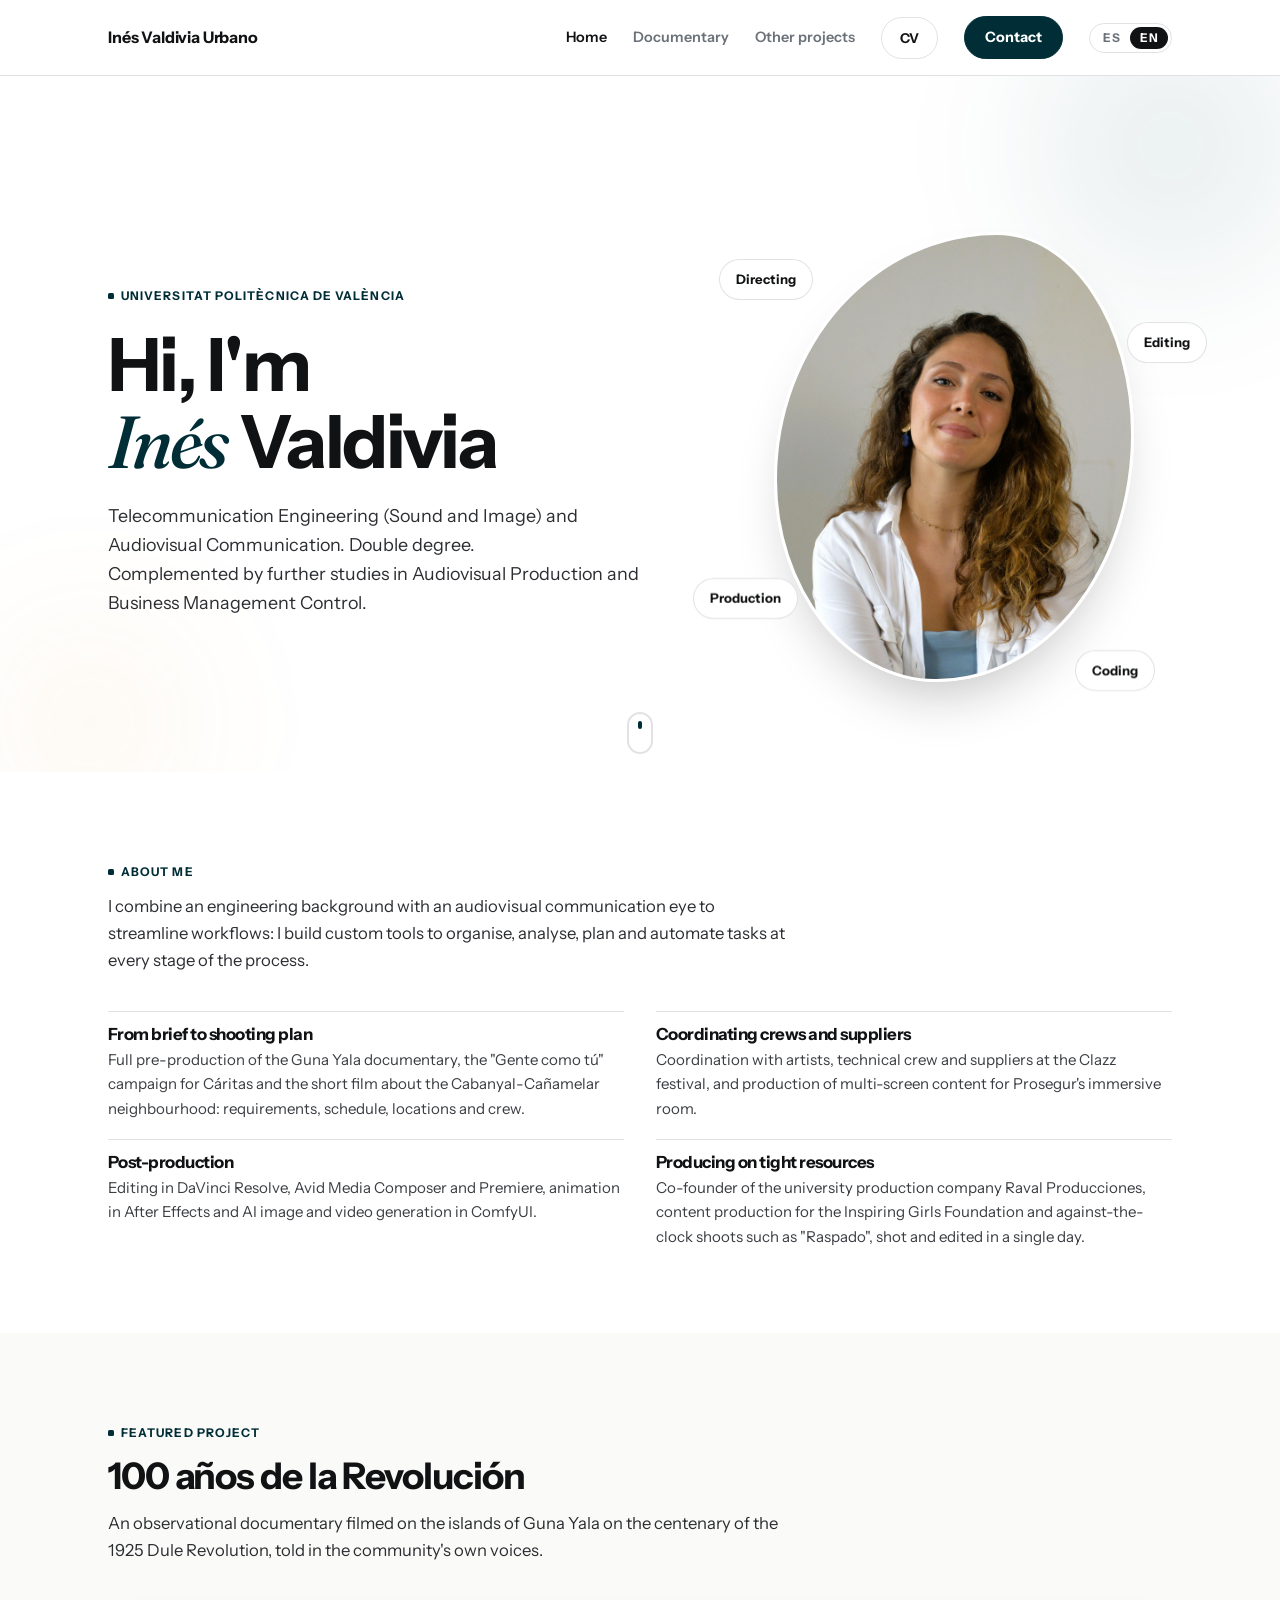
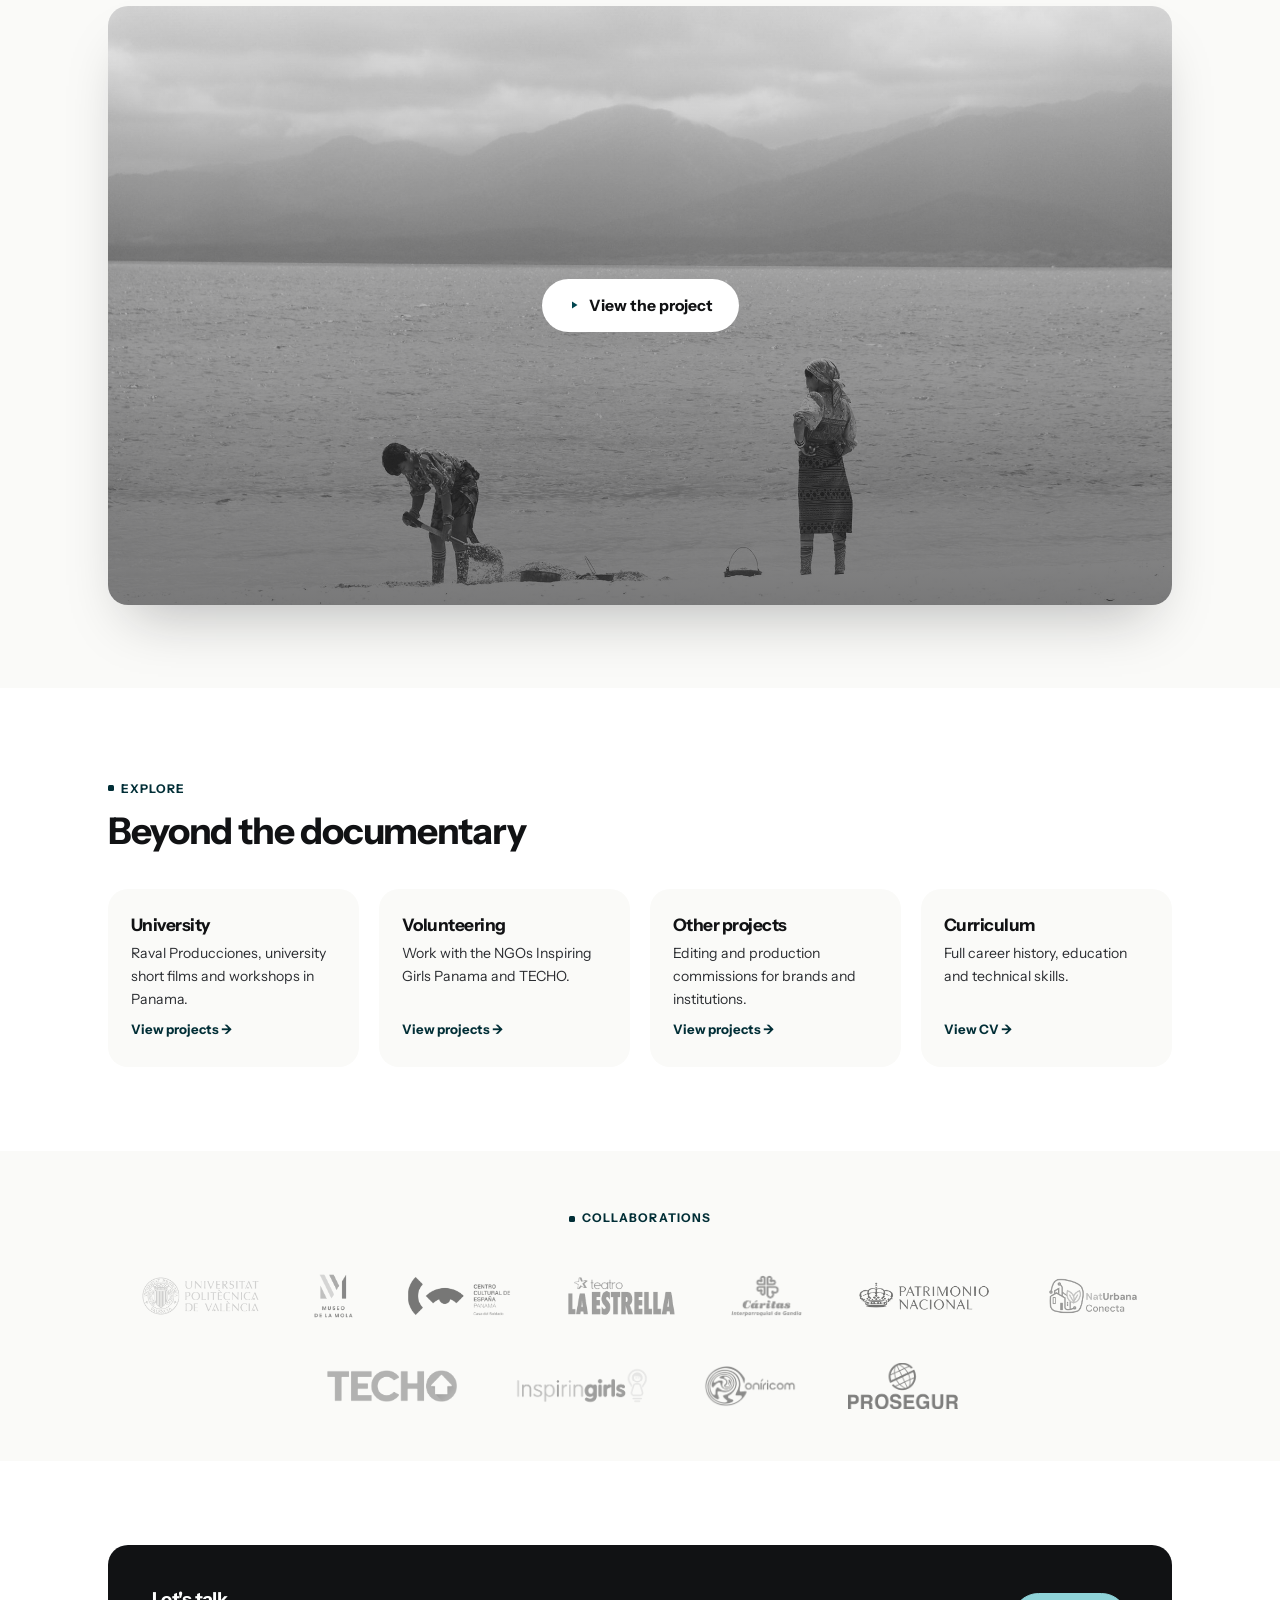
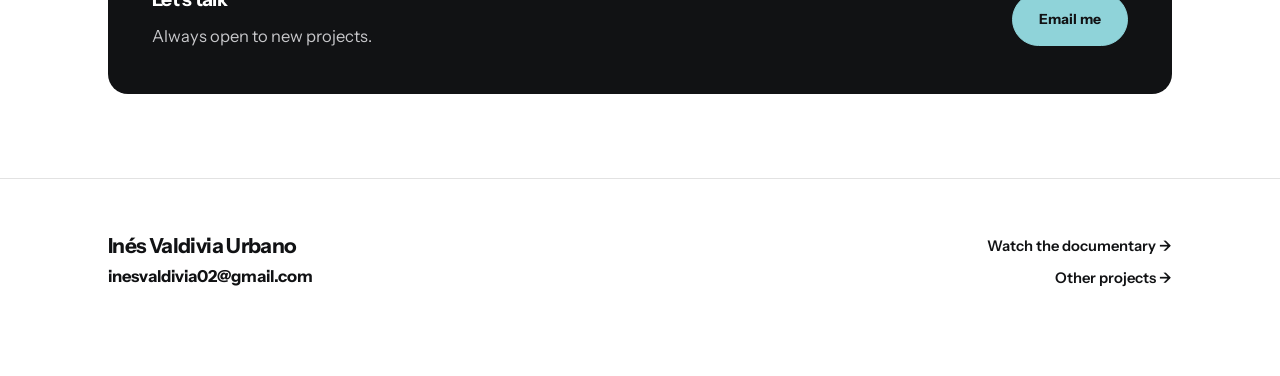
==== en/index.html @ 6942e6dc "Renombra la tarjeta Oníricom a Otros proyectos en el índice Co-Authored-By: Claude Opus 5.5 <noreply" ====
<!DOCTYPE html>
<html lang="en">
<head>
<meta charset="UTF-8">
<meta name="viewport" content="width=device-width, initial-scale=1.0">
<title>Inés Valdivia - Audiovisual production and editing</title>
<meta name="description" content="Inés Valdivia - audiovisual communication, directing, editing and production of documentaries and socially focused content.">
<link rel="preconnect" href="https://fonts.googleapis.com">
<link rel="preconnect" href="https://fonts.gstatic.com" crossorigin>
<link href="https://fonts.googleapis.com/css2?family=Instrument+Sans:ital,wght@0,400..700;1,400..700&family=Fraunces:ital,opsz,wght@0,9..144,400;0,9..144,500;0,9..144,600;1,9..144,500&display=swap" rel="stylesheet">
<link rel="stylesheet" href="../assets/style.css">
</head>
<body class="home">

<div class="cursor-dot" aria-hidden="true"></div>
<div class="cursor-ring" aria-hidden="true"></div>
<div class="scroll-progress" aria-hidden="true"></div>

<nav class="site-nav">
  <div class="wrap">
    <a class="brand" href="index.html">Inés Valdivia Urbano</a>
    <div class="nav-links">
      <a href="index.html" class="current">Home</a>
      <a href="documental.html">Documentary</a>
      <a href="proyectos.html">Other projects</a>
      <a class="nav-cv" href="../cv-en.html">CV</a>
      <a class="cta" href="mailto:inesvaldivia02@gmail.com">Contact</a>
      <span class="lang-switch" aria-label="Language"><a href="../index.html" hreflang="es" lang="es">ES</a><a class="active" href="index.html" hreflang="en" aria-current="true">EN</a></span>
    </div>
  </div>
</nav>

<header class="hero-personal">
  <div class="blob blob-a" aria-hidden="true"></div>
  <div class="blob blob-b" aria-hidden="true"></div>
  <div class="wrap hero-personal-grid">
    <div class="hero-copy">
      <span class="eyebrow">Universitat Politècnica de València</span>
      <h1 class="kinetic">
        <span class="kinetic-line"><span class="kinetic-word">Hi,</span> <span class="kinetic-word">I'm</span></span>
        <span class="kinetic-line"><span class="kinetic-word accent-word">Inés</span> <span class="kinetic-word">Valdivia</span></span>
      </h1>
      <p class="hero-personal-lede">Telecommunication Engineering (Sound and Image) and Audiovisual Communication. Double degree.<br>Complemented by further studies in Audiovisual Production and Business Management Control.</p>
    </div>

    <div class="hero-photo-wrap">
      <div class="hero-photo-blob">
        <img src="../assets/ines-portrait.jpg" alt="Portrait of Inés Valdivia">
      </div>
      <span class="floating-tag tag-1 magnetic">Directing</span>
      <span class="floating-tag tag-2 magnetic">Editing</span>
      <span class="floating-tag tag-3 magnetic">Production</span>
      <span class="floating-tag tag-4 magnetic">Coding</span>
    </div>
  </div>
  <a href="#about" class="scroll-cue" aria-label="Scroll to the next section">
    <span></span>
  </a>
</header>


<section id="about">
  <div class="wrap">
    <div class="section-head">
      <h2 class="kicker">About me</h2>
      <p class="prose-lead">I combine an engineering background with an audiovisual communication eye to streamline workflows: I build custom tools to organise, analyse, plan and automate tasks at every stage of the process.</p>
    </div>
    <ul class="fit-list">
      <li>
        <h3>From brief to shooting plan</h3>
        <p>Full pre-production of the Guna Yala documentary, the "Gente como tú" campaign for Cáritas and the short film about the Cabanyal-Cañamelar neighbourhood: requirements, schedule, locations and crew.</p>
      </li>
      <li>
        <h3>Coordinating crews and suppliers</h3>
        <p>Coordination with artists, technical crew and suppliers at the Clazz festival, and production of multi-screen content for Prosegur's immersive room.</p>
      </li>
      <li>
        <h3>Post-production</h3>
        <p>Editing in DaVinci Resolve, Avid Media Composer and Premiere, animation in After Effects and AI image and video generation in ComfyUI.</p>
      </li>
      <li>
        <h3>Producing on tight resources</h3>
        <p>Co-founder of the university production company Raval Producciones, content production for the Inspiring Girls Foundation and against-the-clock shoots such as "Raspado", shot and edited in a single day.</p>
      </li>
    </ul>
  </div>
</section>

<section class="alt" id="featured">
  <div class="wrap">
    <div class="section-head">
      <span class="kicker">Featured project</span>
      <h2>100 años de la Revolución</h2>
      <p class="prose-lead">An observational documentary filmed on the islands of Guna Yala on the centenary of the 1925 Dule Revolution, told in the community's own voices.</p>
    </div>
    <div class="feature-project">
      <a class="video-link hero-link magnetic" href="documental.html" style="background-image:url('../assets/guna-hero.jpg');">
        <span class="play-overlay">
          <span class="play-chip"><svg viewBox="0 0 24 24"><path fill="currentColor" d="M8 5v14l11-7z"/></svg> View the project</span>
        </span>
      </a>
    </div>
  </div>
</section>

<section id="explore">
  <div class="wrap">
    <div class="section-head">
      <span class="kicker">Explore</span>
      <h2>Beyond the documentary</h2>
    </div>
    <div class="mini-grid">
      <a class="mini-card magnetic" href="proyectos.html#university">
        <h3>University</h3>
        <p>Raval Producciones, university short films and workshops in Panama.</p>
        <span class="mini-arrow">View projects →</span>
      </a>
      <a class="mini-card magnetic" href="proyectos.html#volunteering">
        <h3>Volunteering</h3>
        <p>Work with the NGOs Inspiring Girls Panama and TECHO.</p>
        <span class="mini-arrow">View projects →</span>
      </a>
      <a class="mini-card magnetic" href="proyectos.html#freelance">
        <h3>Other projects</h3>
        <p>Editing and production commissions for brands and institutions.</p>
        <span class="mini-arrow">View projects →</span>
      </a>
      <a class="mini-card magnetic" href="../cv-en.html">
        <h3>Curriculum</h3>
        <p>Full career history, education and technical skills.</p>
        <span class="mini-arrow">View CV →</span>
      </a>
    </div>
  </div>
</section>

<section class="tight logo-strip alt">
  <div class="wrap">
    <div class="section-head">
      <h2 class="kicker">Collaborations</h2>
    </div>
    <div class="logo-grid">
      <img src="../assets/logos/upv.png" alt="Universitat Politècnica de València">
      <img src="../assets/logos/museo-de-la-mola.png" alt="Museo de la Mola">
      <img src="../assets/logos/centro-cultural-espana-panama.png" alt="Centro Cultural de España en Panamá">
      <img src="../assets/logos/teatro-la-estrella.png" alt="Teatro La Estrella, Panamá">
      <img src="../assets/logos/caritas-gandia.png" alt="Cáritas Interparroquial de Gandía">
      <img src="../assets/logos/patrimonio-nacional.png" alt="Patrimonio Nacional">
      <img src="../assets/logos/naturbana-conecta.png" alt="NatUrbana Conecta">
      <img src="../assets/logos/techo.png" alt="TECHO">
      <img src="../assets/logos/inspiring-girls.png" alt="Inspiring Girls">
      <img src="../assets/logos/oniricom.png" alt="Oníricom">
      <img src="../assets/logos/prosegur.webp" alt="Prosegur">
    </div>
  </div>
</section>

<section>
  <div class="wrap">
    <div class="access-panel">
      <div>
        <h3>Let's talk</h3>
        <p>Always open to new projects.</p>
      </div>
      <a class="btn magnetic" href="mailto:inesvaldivia02@gmail.com">Email me</a>
    </div>
  </div>
</section>

<footer>
  <div class="wrap">
    <div class="contact">
      <h3>Inés Valdivia Urbano</h3>
      <p><a href="mailto:inesvaldivia02@gmail.com">inesvaldivia02@gmail.com</a></p>
    </div>
    <div class="foot-links">
      <a href="documental.html">Watch the documentary →</a>
      <a href="proyectos.html">Other projects →</a>
    </div>
  </div>
</footer>

<script src="../assets/script.js"></script>
</body>
</html>
---- assets/style.css ----
/* ---------- Tokens ---------- */
:root{
  --bg: #ffffff;
  --paper: #fafaf8;
  --ink: #111214;
  --ink-soft: #6b7178;
  --accent: #01454f;
  --accent-dark: #012e36;
  --accent-darker: #011c21;
  --accent-blue: #3f8d94;
  --accent-sand: #e8a23d;
  --line: rgba(17,18,20,0.12);
  --line-soft: rgba(17,18,20,0.08);
  --shadow: 0 20px 40px -26px rgba(17,18,20,0.22);
  --shadow-lift: 0 30px 56px -22px rgba(17,18,20,0.28);
  --radius-lg: 20px;
  --radius-md: 14px;
  --ease: cubic-bezier(0.22, 1, 0.36, 1);
  --font: 'Instrument Sans', system-ui, -apple-system, 'Segoe UI', sans-serif;
  --font-serif: 'Fraunces', Georgia, serif;
}

*{ box-sizing: border-box; }
html{ scroll-behavior: smooth; }

body{
  margin:0;
  background: var(--bg);
  color: var(--ink);
  font-family: var(--font);
  font-size: 16.5px;
  line-height: 1.62;
  font-weight: 400;
  -webkit-font-smoothing: antialiased;
  text-rendering: optimizeLegibility;
}

h1,h2,h3{
  font-family: var(--font);
  font-weight: 700;
  letter-spacing: -0.03em;
  line-height: 1.05;
  color: var(--ink);
  margin: 0 0 0.4em;
}

p{ margin: 0 0 1em; color: #2b2d31; }

body.documental p, body.proyectos p{ text-align: justify; text-justify: inter-word; hyphens: manual; }
#sobre-mi .prose-lead, #explora .mini-card p{ text-align: justify; text-justify: inter-word; hyphens: manual; }

a{ color: var(--ink); text-decoration: none; transition: color 0.2s var(--ease), opacity 0.2s var(--ease); }
a:hover{ color: var(--accent-dark); }
a.ext-link:hover{ color: #8fd3d9; }

a:focus-visible, button:focus-visible{
  outline: 2px solid var(--accent);
  outline-offset: 3px;
  border-radius: 4px;
}

img{ max-width: 100%; display:block; }

@media (prefers-reduced-motion: reduce){
  *, *::before, *::after{
    animation-duration: 0.01ms !important;
    animation-iteration-count: 1 !important;
    transition-duration: 0.01ms !important;
    scroll-behavior: auto !important;
  }
}

.wrap{ max-width: 1120px; margin: 0 auto; padding: 0 28px; }

/* ---------- Eyebrow / kicker (shared with cv.html) ---------- */
.eyebrow, .kicker{
  display:inline-flex; align-items:center; gap:7px;
  font-size: 12px; font-weight: 700; letter-spacing: 0.09em; text-transform: uppercase;
  color: var(--accent-dark); margin: 0 0 14px;
}
.eyebrow::before, .kicker::before{
  content:""; width:6px; height:6px; background: var(--accent-dark); border-radius:1.5px; flex:none;
}

/* ---------- Buttons ---------- */
.btn{
  display:inline-flex; align-items:center; gap:8px;
  font-family: var(--font); font-size: 14px; font-weight: 700;
  border-radius: 999px; padding: 14px 26px; cursor:pointer;
  border: 1px solid var(--ink); background: var(--ink); color: #fff;
  text-decoration:none; white-space:nowrap;
  transition: background 0.2s var(--ease), color 0.2s var(--ease), transform 0.2s var(--ease), border-color 0.2s var(--ease);
}
.btn:hover{ background: var(--accent-dark); border-color: var(--accent-dark); color:#fff; transform: translateY(-2px); }
.btn:active{ transform: translateY(0) scale(0.98); }
.btn.btn-accent{ background: var(--accent-dark); border-color: var(--accent-dark); }
.btn.btn-accent:hover{ background: var(--accent-darker); border-color: var(--accent-darker); }
.btn.btn-outline{ background: transparent; color: var(--ink); border-color: var(--line); }
.btn.btn-outline:hover{ background: var(--ink); border-color: var(--ink); color:#fff; }

/* ---------- Chips ---------- */
.chip{
  display:inline-flex; align-items:center;
  font-size: 11.5px; font-weight: 700; letter-spacing:0.04em;
  color: var(--ink-soft); border: 1px solid var(--line); border-radius: 999px;
  padding: 5px 12px; background: var(--paper);
}
.chip.chip-accent{ border-color: var(--accent-dark); color: var(--accent-dark); background:#e6f1f2; }
.chip .now-dot{ margin-right: 6px; }

/* ---------- Nav ---------- */
.site-nav{
  position: sticky; top:0; z-index: 50;
  background: rgba(255,255,255,0.92);
  backdrop-filter: blur(8px);
  border-bottom: 1px solid var(--line);
}
.site-nav .wrap{
  display:flex; align-items:center; justify-content:space-between;
  flex-wrap: wrap; gap: 10px 0;
  padding: 16px 28px;
}
.brand{
  font-size: 1rem; font-weight: 700; color: var(--ink);
  text-decoration:none; letter-spacing: -0.01em;
}
.brand:hover{ color: var(--accent-dark); }
.nav-links{ display:flex; gap: 26px; align-items:center; font-size: 0.9rem; font-weight:600; }
.nav-links a{ color: var(--ink-soft); }
.nav-links a:hover{ color: var(--ink); }
.nav-links a.current{ color: var(--ink); }
.nav-links a.current::after{ content:""; }
.nav-links a.nav-cv{
  color: var(--ink); border:1px solid var(--line); border-radius: 999px;
  padding: 9px 18px; font-size:0.85rem; font-weight:700;
  transition: border-color 0.2s var(--ease), color 0.2s var(--ease), background 0.2s var(--ease);
}
.nav-links a.nav-cv:hover{
  border-color: var(--ink); background: var(--ink); color: #fff;
}
.nav-links a.cta{
  color: #fff; background: var(--accent-dark); border:1px solid var(--accent-dark); border-radius: 999px;
  padding: 9px 20px; font-weight:700;
  transition: background 0.2s var(--ease), border-color 0.2s var(--ease), transform 0.2s var(--ease);
}
.nav-links a.cta:hover{ background: var(--accent-darker); border-color: var(--accent-darker); color:#fff; transform: translateY(-1px); }

/* ---------- Language switch (ES | EN) ---------- */
.lang-switch{
  display:inline-flex; border:1px solid var(--line); border-radius:999px; padding:3px;
  font-size:0.75rem; font-weight:700; letter-spacing:0.04em;
}
.nav-links .lang-switch a{ padding:5px 10px; border-radius:999px; color: var(--ink-soft); line-height:1; }
.nav-links .lang-switch a:hover{ color: var(--ink); }
.nav-links .lang-switch a.active{ background: var(--ink); color:#fff; }

/* ---------- Nav dropdown ---------- */
.nav-dropdown{ position:relative; }
.nav-dropdown > a{
  display:inline-flex; align-items:center; gap:5px;
}
.nav-dropdown .caret{ font-size:0.7em; position:relative; top:1px; }
.dropdown-menu{
  position:absolute; top:100%; left:50%; transform:translateX(-50%);
  padding-top:14px;
  display:none;
}
.dropdown-menu .dropdown-inner{
  background: #fff; border:1px solid var(--line); border-radius: 14px;
  box-shadow: var(--shadow-lift); padding:8px; min-width:180px;
  display:flex; flex-direction:column;
}
.dropdown-menu a{
  display:block; padding:10px 14px; border-radius:9px; font-size:0.88rem; font-weight:600;
  color: var(--ink-soft); white-space:nowrap;
}
.dropdown-menu a:hover{ background: var(--paper); color: var(--accent-dark); }
.nav-dropdown:hover .dropdown-menu,
.nav-dropdown:focus-within .dropdown-menu{ display:block; }

/* ---------- Hero (Guna documentary) ---------- */
.hero{
  position:relative; min-height: 90vh; display:flex; flex-direction:column; justify-content:space-between;
  background-size: cover; background-position: center;
  color:#fff;
}
.hero::after{
  content:""; position:absolute; inset:0;
  background: linear-gradient(180deg, rgba(10,10,11,0.82) 0%, rgba(10,10,11,0.3) 38%, rgba(10,10,11,0.14) 62%, rgba(10,10,11,0.6) 100%);
}
.hero .wrap{ position:relative; z-index:2; padding-top: 110px; padding-bottom: 0; }
.hero .wrap.hero-meta-bottom{
  padding-top:0; padding-bottom: 34px;
}
.hero .eyebrow{ color: #8fd3d9; opacity:0; animation: fade-up 0.7s var(--ease) 0.1s both; }
.hero .eyebrow::before{ background:#8fd3d9; }
.hero h1{ color:#fff; font-size: clamp(2.6rem, 6.4vw, 5.4rem); max-width: 15ch; margin-bottom:0.3em; opacity:0; animation: fade-up 0.75s var(--ease) 0.22s both; }
@media (min-width: 781px){
  .hero h1{ margin-bottom:0.34em; }
  .hero .eyebrow{ margin-bottom: 19px; }
  .hero .lede{ margin-top: 3px; }
}
.hero .lede{ color:#f1f1f2; max-width: 46ch; font-size: 1.12rem; font-weight:500; opacity:0; animation: fade-up 0.75s var(--ease) 0.36s both; }
.meta-row{
  margin-top: 26px; display:flex; gap: 20px; flex-wrap:wrap; align-items:center;
  font-size: 0.85rem; color:#f1f1f2; font-weight:600;
}
.meta-row span{ border-left: 2px solid rgba(255,255,255,0.4); padding-left: 10px; }
.meta-row span:first-child{ border-left:none; padding-left:0; }
.hero-actions{ margin-top:30px; display:flex; gap:14px; flex-wrap:wrap; }
.hero .btn.btn-outline{ border-color: rgba(255,255,255,0.55); color:#fff; }
.hero .btn.btn-outline:hover{ background:#fff; color:var(--ink); border-color:#fff; }

/* ---------- Sections ---------- */
section{ padding: 84px 0; scroll-margin-top: 84px; }
section.tight{ padding: 52px 0; }
#sobre-mi{ padding-top: 20px; padding-bottom: 40px; }
#destacado{ padding-top: 40px; padding-bottom: 60px; }
.section-head{ max-width: 62ch; margin-bottom: 38px; }
.section-head h2{ font-size: clamp(1.7rem, 3vw, 2.3rem); }
.section-head h2.kicker{ font-size: 12px; }

.prose{ max-width: 62ch; }
.prose p{ font-size: 1.04rem; color:#2b2d31; }

.alt{ background: var(--paper); }

/* ---------- Photo strip ---------- */
.photo-strip{ width:100%; line-height:0; }
.photo-strip img{
  width:100%; height:auto; max-height:80vh;
  object-fit:contain; display:block;
}

/* ---------- Editorial mosaic gallery ---------- */
.gallery{
  display:grid; grid-template-columns: repeat(4, 1fr); grid-auto-rows: 190px; gap: 12px;
  grid-auto-flow: dense;
}
.gallery img{
  width:100%; height:100%; object-fit: cover; border-radius: var(--radius-md);
  transition: transform 0.45s var(--ease);
}
.gallery figure{ margin:0; overflow:hidden; border-radius: var(--radius-md); }
.gallery figure:hover img{ transform: scale(1.04); }
.gallery figure:nth-child(1){ grid-column: span 2; grid-row: span 2; }
.gallery figure:nth-child(6){ grid-column: span 2; }

.mosaic{
  display:grid; grid-template-columns: repeat(4, 1fr); grid-auto-rows: 160px; gap: 10px;
  grid-auto-flow: dense;
}
.mosaic figure{ margin:0; overflow:hidden; border-radius: var(--radius-md); }
.mosaic img{
  width:100%; height:100%; object-fit:cover; display:block;
  transition: transform 0.45s var(--ease);
}
.mosaic figure:hover img{ transform: scale(1.04); }
.mosaic figure:nth-child(1){ grid-column: span 2; grid-row: span 2; }
.mosaic figure:nth-child(6){ grid-column: span 2; }

/* ---------- Access / credit panel ---------- */
.access-panel{
  background: var(--ink); color: #f4f2ef; border-radius: var(--radius-lg);
  padding: 44px; display:flex; flex-wrap:wrap; gap: 24px; align-items:center; justify-content:space-between;
}
.access-panel h2, .access-panel h3{ color:#fff; margin-bottom: 14px; }
.access-panel p{ color: #c7c7ca; margin:0 0 10px; max-width: none; }
.access-panel p:last-child{ margin-bottom:0; }
.access-panel .btn{ background: #8fd3d9; border-color: #8fd3d9; color: var(--ink); }
.access-panel .btn:hover{ background:#fff; color:var(--ink); border-color:#fff; }
.access-cta{ display:flex; align-items:center; flex-wrap:wrap; gap:18px; margin-top:12px; }
.access-cta span{ color:#f4f2ef; font-weight:600; }
.access-body{ flex: 1 1 100%; }

/* ---------- Experience timeline ---------- */
.timeline{ display:flex; flex-direction:column; }
.entry{
  display:flex; justify-content:space-between; align-items:flex-start; gap:24px;
  padding: 22px 0; border-bottom:1px solid var(--line-soft);
}
.entry:first-child{ padding-top:0; }
.entry:last-child{ border-bottom:none; }
.entry .what{ min-width:0; }
.entry .role{ font-size:1.05rem; font-weight:700; margin:0 0 3px; color:var(--ink); }
.entry .org{ font-size:0.92rem; color: var(--ink-soft); margin:0 0 6px; font-weight:500; }
.entry .desc{ font-size:0.92rem; color:#3a3d42; margin:0; max-width:56ch; }
.entry ul.bullets{ margin:8px 0 0; padding-left:18px; }
.entry ul.bullets li{ font-size:0.92rem; line-height:1.55; color:#3a3d42; margin-bottom:4px; }
.entry .when{
  font-size:0.82rem; color: var(--ink-soft); white-space:nowrap; text-align:right;
  padding-top:3px; flex-shrink:0; font-weight:600;
}

/* ---------- Cards / projects ---------- */
.card-grid{ display:grid; grid-template-columns: repeat(2, 1fr); gap: 24px; }
.card{
  background: #fff; border:1px solid var(--line-soft); border-radius: var(--radius-lg);
  padding: 24px; box-shadow:none;
  display:flex; flex-direction:column; gap: 16px;
  transition: transform 0.3s var(--ease), box-shadow 0.3s var(--ease), border-color 0.3s var(--ease);
}
.card > .video-link, .card > .card-logo, .card > .pending{ margin-top: auto; }
.card:hover{
  transform: translateY(-5px);
  box-shadow: var(--shadow-lift);
  border-color: var(--line);
}
.card:active{ transform: translateY(-2px); }
.card h3{ font-size: 1.25rem; margin-bottom:2px; }
.card .role{ font-size:0.86rem; color: var(--ink-soft); font-weight:600; }
.card .org-blurb{ font-size:0.84rem; font-style:italic; color: var(--ink-soft); margin-bottom:8px; }
.card p{ font-size: 0.96rem; margin-bottom: 4px;}
.card .chip{ align-self:flex-start; }

.card.card-feature{ grid-column: 1 / -1; }
.card-feature .feature-grid{ display:grid; grid-template-columns: 220px 1fr; gap:28px; align-items:start; }
.card-feature .feature-grid > div p{ margin-bottom: 14px; }
.card-feature .feature-grid.feature-grid-reverse{ grid-template-columns: 1fr 300px; align-items:center; }

.video-link{
  position:relative; display:block; width:100%; aspect-ratio: 16/9;
  border-radius: var(--radius-md); overflow:hidden; margin-top:4px;
  background:#111214 center/cover no-repeat; text-decoration:none;
}
.video-link .play-overlay{
  position:absolute; inset:0; display:flex; align-items:center; justify-content:center;
  background: linear-gradient(180deg, rgba(10,10,11,0.05) 0%, rgba(10,10,11,0.55) 100%);
  transition: background 0.2s var(--ease);
}
.video-link:hover .play-overlay{
  background: linear-gradient(180deg, rgba(10,10,11,0.12) 0%, rgba(10,10,11,0.68) 100%);
}
.video-link .play-chip{
  display:inline-flex; align-items:center; gap:9px;
  background: #fff; color: var(--ink); font-weight:700; font-size:0.86rem;
  padding: 11px 20px; border-radius:999px; box-shadow: var(--shadow);
  transition: transform 0.25s var(--ease);
}
.video-link:hover .play-chip{ transform: scale(1.045); }
.video-link .play-chip svg{ width:12px; height:12px; flex:none; color:var(--accent); }
.video-link.hero-link{ border-radius: var(--radius-lg); box-shadow: var(--shadow-lift); }
.video-link.hero-link .play-chip{ font-size:0.98rem; padding:14px 26px; }

.poster-link{
  position:relative; display:block; width:100%; max-width:220px; aspect-ratio: 4/5;
  border-radius: var(--radius-md); overflow:hidden; margin:0 auto;
  background:#111214 center/cover no-repeat; text-decoration:none;
  box-shadow: var(--shadow);
  transition: transform 0.3s var(--ease), box-shadow 0.3s var(--ease);
}
.poster-link:hover{ transform: translateY(-4px); box-shadow: var(--shadow-lift); }
.poster-link .poster-overlay{
  position:absolute; inset:0; display:flex; align-items:flex-end; justify-content:center; padding-bottom:16px;
  background: linear-gradient(180deg, rgba(10,10,11,0) 55%, rgba(10,10,11,0.82) 100%);
  opacity:0; transition: opacity 0.25s var(--ease);
}
.poster-link:hover .poster-overlay{ opacity:1; }
.poster-link .poster-chip{
  display:inline-flex; align-items:center; gap:7px;
  background: #fff; color: var(--ink); font-weight:700; font-size:0.78rem;
  padding: 9px 16px; border-radius:999px;
}

.pending{
  border: 1px dashed var(--line); border-radius: var(--radius-md); padding: 20px;
  margin-top:6px; font-size:0.9rem; color: var(--ink-soft); background: var(--paper);
  text-align:center;
}

.card-logo{
  border: 1px dashed var(--line); border-radius: var(--radius-md);
  margin-top:6px; background: var(--paper);
  display:flex; flex-direction:column; align-items:center; justify-content:center; gap:10px;
  min-height: 110px; padding: 20px;
}
.card-logo img{ max-height: 60px; max-width: 72%; width:auto; object-fit:contain; }
.card-logo .private-tag{
  font-size:0.72rem; font-weight:700; letter-spacing:0.04em; text-transform:uppercase;
  color: var(--ink-soft);
}

.subgroup-intro{ max-width: 62ch; margin-bottom: 22px; }
.subgroup-intro p{ font-size:0.98rem; }

/* ---------- Logo strip ---------- */
.logo-strip{ padding: 20px 0 66px; }
.logo-strip .section-head{ text-align:center; margin: 0 auto 34px; max-width:none; }
.logo-strip .kicker{ display:inline-flex; }
.logo-grid{
  display:flex; flex-wrap:wrap; align-items:center; justify-content:center;
  gap: 44px 50px;
}
.logo-grid img{
  max-height: 46px; max-width: 140px; width:auto; height:auto; object-fit:contain;
  opacity:0.55; filter: grayscale(100%);
  transition: opacity 0.25s var(--ease), filter 0.25s var(--ease), transform 0.25s var(--ease);
}
.logo-grid img:hover{ opacity:1; filter:none; transform: translateY(-2px); }

/* ---------- Scroll reveal ---------- */
.reveal{
  opacity: 0;
  transform: translateY(22px);
  transition: opacity 0.6s var(--ease), transform 0.6s var(--ease);
}
.reveal.in-view{ opacity: 1; transform: none; }

/* ---------- Lightbox carousel ---------- */
.gallery figure.zoomable, .mosaic figure.zoomable{ cursor: zoom-in; }
.lightbox{
  position:fixed; inset:0; z-index:300;
  display:flex; align-items:center; justify-content:center;
  background: rgba(10,10,11,0.94);
  opacity:0; visibility:hidden;
  transition: opacity 0.25s var(--ease), visibility 0.25s var(--ease);
}
.lightbox.is-open{ opacity:1; visibility:visible; }
.lightbox-img{
  max-width:88vw; max-height:82vh; border-radius:10px;
  box-shadow: var(--shadow-lift); display:block;
}
.lightbox-close{
  position:absolute; top:20px; right:24px;
  background:none; border:none; color:#fff; font-size:2.1rem; line-height:1;
  cursor:pointer; opacity:0.85; transition: opacity 0.2s var(--ease);
}
.lightbox-close:hover{ opacity:1; }
.lightbox-prev, .lightbox-next{
  position:absolute; top:50%; transform:translateY(-50%);
  background: rgba(255,255,255,0.12); border:none; color:#fff;
  width:48px; height:48px; border-radius:50%; font-size:1.2rem; cursor:pointer;
  display:flex; align-items:center; justify-content:center;
  transition: background 0.2s var(--ease), transform 0.2s var(--ease);
}
.lightbox-prev:hover, .lightbox-next:hover{ background: rgba(255,255,255,0.28); }
.lightbox-prev{ left:18px; }
.lightbox-next{ right:18px; }
.lightbox-counter{
  position:absolute; bottom:22px; left:50%; transform:translateX(-50%);
  color:#f1f1f2; font-size:0.85rem; font-weight:600; letter-spacing:0.02em;
}
@media (max-width:600px){
  .lightbox-prev, .lightbox-next{ width:40px; height:40px; font-size:1rem; }
  .lightbox-prev{ left:8px; } .lightbox-next{ right:8px; }
  .lightbox-close{ font-size:1.7rem; top:14px; right:14px; }
}
@media (prefers-reduced-motion: reduce){
  .lightbox{ transition: none; }
}

/* ---------- Footer ---------- */
footer{
  padding: 56px 0 70px; border-top:1px solid var(--line);
}
footer .wrap{ display:flex; flex-wrap:wrap; justify-content:space-between; gap:20px; align-items:flex-start; }
footer h3{ font-size:1.3rem; margin-bottom:6px; }
footer .contact a{ color: var(--ink); font-weight:700; }
footer .contact a:hover{ color: var(--accent-dark); }
footer .foot-links{ display:flex; flex-direction:column; gap:8px; align-items:flex-end; font-size:0.92rem; font-weight:600;}

@media (max-width: 900px){
  .card-feature .feature-grid,
  .card-feature .feature-grid.feature-grid-reverse{ grid-template-columns: 1fr; }
  .poster-link{ margin:0; max-width:180px; }
  .feature-grid-reverse .video-link{ max-width:none; }
}

/* =========================================================
   Fun & fluid additions — custom cursor, marquee, kinetic
   hero, blobs, stats, mini-cards (home hub)
   ========================================================= */

/* ---------- Custom cursor ---------- */
.cursor-dot, .cursor-ring{
  position: fixed; top:0; left:0; z-index: 200; pointer-events:none;
  border-radius: 50%; transform: translate(-50%,-50%);
  opacity: 0; transition: opacity 0.25s var(--ease), background 0.2s var(--ease), border-color 0.2s var(--ease);
}
.cursor-dot{ width:7px; height:7px; background: var(--accent-dark); }
.cursor-ring{
  width:64px; height:64px; border:1.5px solid rgba(17,18,20,0.35);
  transform: translate(-50%,-50%) scale(0.59375);
  transition: opacity 0.25s var(--ease), transform 0.2s var(--ease), border-color 0.2s var(--ease), background 0.2s var(--ease);
}
.cursor-dot.is-active, .cursor-ring.is-active{ opacity:1; }
.cursor-ring.is-hover{
  transform: translate(-50%,-50%) scale(1);
  background: rgba(1,69,79,0.08); border-color: var(--accent-dark);
}
@media (hover:none), (pointer:coarse){
  .cursor-dot, .cursor-ring{ display:none; }
}
@media (prefers-reduced-motion: reduce){
  .cursor-dot, .cursor-ring{ display:none; }
}

/* ---------- Scroll progress ---------- */
.scroll-progress{
  position: fixed; top:0; left:0; height:3px; width:100%;
  transform: scaleX(0); transform-origin: left;
  background: linear-gradient(90deg, var(--accent-dark), var(--accent-sand));
  z-index: 60; transition: transform 0.08s linear;
}

/* ---------- Marquee ticker ---------- */
.marquee{
  overflow:hidden; white-space:nowrap; border-top:1px solid var(--line); border-bottom:1px solid var(--line);
  background: var(--ink); padding: 16px 0;
}
.marquee-track{
  display:inline-flex; align-items:center; gap: 14px;
  animation: marquee-scroll 28s linear infinite;
  width:max-content;
}
.marquee-track span{
  font-family: var(--font-serif); font-style:italic; font-weight:500;
  font-size: 1.15rem; color: #f4f2ef;
}
.marquee-track span:nth-child(even){ color: var(--accent); font-style:normal; font-family:var(--font); font-weight:700; font-size:0.8rem; letter-spacing:0.04em; }
@keyframes marquee-scroll{
  from{ transform: translateX(0); }
  to{ transform: translateX(-50%); }
}
@media (prefers-reduced-motion: reduce){
  .marquee-track{ animation: none; }
}

/* ---------- Hero personal (home) ---------- */
.hero-personal{
  position:relative; overflow:hidden; padding-top: 96px;
}
.hero-personal-grid{
  display:grid; grid-template-columns: 1.15fr 0.85fr; gap: 40px; align-items:center;
  padding-top: 60px; padding-bottom: 30px; position:relative; z-index:2;
}
.hero-copy .eyebrow{ margin-bottom:20px; }
h1.kinetic{
  font-size: clamp(2.6rem, 6vw, 4.6rem); margin-bottom: 0.28em;
}
.kinetic-line{ display:block; overflow:hidden; }
.kinetic-word{
  display:inline-block;
  animation: kinetic-in 0.7s var(--ease) both;
}
.kinetic-word.accent-word{
  font-family: var(--font-serif); font-style:italic; font-weight:500; color: var(--accent-dark);
}
.kinetic-line:nth-child(1) .kinetic-word:nth-child(1){ animation-delay: 0.05s; }
.kinetic-line:nth-child(1) .kinetic-word:nth-child(2){ animation-delay: 0.14s; }
.kinetic-line:nth-child(2) .kinetic-word:nth-child(1){ animation-delay: 0.24s; }
.kinetic-line:nth-child(2) .kinetic-word:nth-child(2){ animation-delay: 0.34s; }
.kinetic-line:nth-child(2) .kinetic-word:nth-child(3){ animation-delay: 0.44s; }
@keyframes kinetic-in{
  from{ opacity:0; transform: translateY(60%) rotate(3deg); }
  to{ opacity:1; transform: translateY(0) rotate(0); }
}
.hero-personal-lede{
  font-size: 1.12rem; max-width: 46ch; color:#2b2d31;
  opacity:0; animation: fade-up 0.7s var(--ease) 0.5s both;
}
.hero-personal .hero-actions{
  opacity:0; animation: fade-up 0.7s var(--ease) 0.62s both;
}
.now-line{
  display:flex; align-items:center; gap:9px; margin: 26px 0 0;
  font-size:0.85rem; color: var(--ink-soft); font-weight:600;
  opacity:0; animation: fade-up 0.7s var(--ease) 0.74s both;
}
.now-dot{
  width:8px; height:8px; border-radius:50%; background: #2fae5b; flex:none;
  box-shadow: 0 0 0 0 rgba(47,174,91,0.5);
  animation: pulse-dot 2s ease-in-out infinite;
}
@keyframes pulse-dot{
  0%{ box-shadow: 0 0 0 0 rgba(47,174,91,0.45); }
  70%{ box-shadow: 0 0 0 8px rgba(47,174,91,0); }
  100%{ box-shadow: 0 0 0 0 rgba(47,174,91,0); }
}
@keyframes fade-up{
  from{ opacity:0; transform: translateY(16px); }
  to{ opacity:1; transform: translateY(0); }
}

.blob{
  position:absolute; border-radius:50%; filter: blur(60px); z-index:1; opacity:0.5;
  animation: blob-float 14s ease-in-out infinite;
}
.blob-a{ width:420px; height:420px; background: radial-gradient(circle, rgba(1,69,79,0.22), transparent 70%); top:-140px; right:-100px; }
.blob-b{ width:340px; height:340px; background: radial-gradient(circle, rgba(232,162,61,0.16), transparent 70%); bottom:-120px; left:-80px; animation-delay: -6s; }
@keyframes blob-float{
  0%, 100%{ transform: translate(0,0) scale(1); }
  50%{ transform: translate(-18px, 22px) scale(1.06); }
}

.hero-photo-wrap{ position:relative; display:flex; justify-content:center; }
.hero-photo-blob{
  width: min(360px, 82vw); aspect-ratio: 4/5; overflow:hidden; position:relative;
  border-radius: 62% 38% 55% 45% / 55% 45% 55% 45%;
  animation: blob-morph 10s var(--ease) infinite;
  box-shadow: var(--shadow-lift);
  border: 3px solid #fff;
}
.hero-photo-blob img{ width:100%; height:100%; object-fit:cover; }
@keyframes blob-morph{
  0%, 100%{ border-radius: 62% 38% 55% 45% / 55% 45% 55% 45%; }
  33%{ border-radius: 45% 55% 40% 60% / 60% 40% 60% 40%; }
  66%{ border-radius: 55% 45% 62% 38% / 42% 58% 42% 58%; }
}
.floating-tag{
  position:absolute; background:#fff; border:1px solid var(--line); box-shadow: var(--shadow);
  border-radius: 999px; padding: 9px 16px; font-size:0.82rem; font-weight:700; color: var(--ink);
  animation: tag-float 5s ease-in-out infinite;
  white-space:nowrap;
}
.tag-1{ top: 6%; left: -4%; animation-delay: 0s; }
.tag-2{ top: 20%; right: -8%; animation-delay: -1.4s; }
.tag-3{ bottom: 14%; left: -10%; animation-delay: -2.8s; }
.tag-4{ bottom: -2%; right: 4%; animation-delay: -4s; }
@keyframes tag-float{
  0%, 100%{ transform: translateY(0); }
  50%{ transform: translateY(-10px); }
}

.scroll-cue{
  position:relative; z-index:2; display:flex; justify-content:center; padding-bottom: 18px;
}
.scroll-cue span{
  width:26px; height:42px; border:2px solid var(--line); border-radius: 999px; position:relative; display:block;
}
.scroll-cue span::before{
  content:""; position:absolute; top:7px; left:50%; width:4px; height:8px; margin-left:-2px;
  background: var(--accent-dark); border-radius:2px;
  animation: scroll-cue-move 1.8s ease-in-out infinite;
}
@keyframes scroll-cue-move{
  0%{ opacity:1; transform: translateY(0); }
  70%{ opacity:0; transform: translateY(14px); }
  100%{ opacity:0; transform: translateY(0); }
}

/* ---------- Floating skill tags (home, Sobre mí) — arranged in a circle ---------- */
.floating-tags{
  position:relative; width:760px; height:250px; max-width:100%;
  margin: 30px auto 10px;
}
.floating-tags .chip-slot{
  position:absolute; top:50%; left:50%;
  transform: translate(-50%,-50%) translate(var(--x), var(--y));
}
.floating-tags .float-chip{
  display:inline-flex; align-items:center; white-space:nowrap;
  font-size:0.85rem; font-weight:700; color:var(--ink);
  border:1px solid var(--line); border-radius:999px; padding:9px 16px;
  background:#fff; box-shadow: var(--shadow);
  animation: chip-float 4.8s ease-in-out infinite;
  transition: transform 0.25s var(--ease), border-color 0.25s var(--ease), box-shadow 0.25s var(--ease);
}
.floating-tags .chip-slot:nth-child(even) .float-chip{ animation-direction: reverse; }
.floating-tags .float-chip:hover{
  box-shadow: var(--shadow-lift); animation-play-state: paused;
}
@keyframes chip-float{
  0%, 100%{ transform: translateY(0) rotate(0deg); }
  50%{ transform: translateY(-9px) rotate(-1deg); }
}
@media (prefers-reduced-motion: reduce){
  .floating-tags .float-chip{ animation: none; }
}
@media (max-width: 600px){
  .floating-tags{
    position:static; width:auto; height:auto; max-width:320px; margin: 20px auto 10px;
    display:flex; flex-wrap:wrap; justify-content:center; gap:9px 7px;
  }
  .floating-tags .chip-slot{ position:static; transform:none; }
  .floating-tags .float-chip{ font-size:0.72rem; padding:7px 12px; animation:none; }
}

/* ---------- About: fit list (home, Sobre mí) ---------- */
.fit-list{ display:grid; grid-template-columns:repeat(2, 1fr); gap:18px 32px; margin:0; padding:0; list-style:none; }
.fit-list li{ border-top:1px solid var(--line); padding-top:14px; }
.fit-list h3{ font-size:1.05rem; margin:0 0 4px; }
.fit-list p{ font-size:0.94rem; color:#3a3d42; margin:0; }
@media (max-width:700px){ .fit-list{ grid-template-columns:1fr; } }

/* ---------- About grid + stats ---------- */
.about-grid{ display:grid; gap: 48px; }
.prose-lead{ font-size:1.04rem; max-width:64ch; color:#2b2d31; margin-bottom:20px; }

.stats-row{
  display:grid; grid-template-columns: repeat(4, 1fr); gap: 24px;
  border-top:1px solid var(--line); padding-top: 34px;
}
.stat{ display:flex; flex-direction:column; }
.stat-num{
  font-family: var(--font-serif); font-size: clamp(2.4rem, 4vw, 3.4rem); font-weight:600;
  color: var(--ink); line-height:1;
}
.stat-suffix{
  font-family: var(--font-serif); font-size: clamp(1.6rem, 2.4vw, 2rem); color: var(--accent-dark); font-weight:600;
}
.stat p{ margin-top:8px; font-size:0.85rem; color: var(--ink-soft); max-width:22ch; }

/* ---------- Featured project (home) ---------- */
.feature-project{ display:flex; flex-direction:column; gap:18px; }
.feature-meta{ display:flex; flex-wrap:wrap; gap:10px; }

/* ---------- Mini card grid (explore) ---------- */
.mini-grid{ display:grid; grid-template-columns: repeat(4, 1fr); gap: 20px; }
.mini-card{
  display:flex; flex-direction:column; gap:8px;
  background: var(--paper); border:1px solid transparent; border-radius: var(--radius-lg);
  padding: 26px 22px; text-decoration:none; color:var(--ink);
  transition: transform 0.3s var(--ease), box-shadow 0.3s var(--ease), border-color 0.3s var(--ease), background 0.3s var(--ease);
}
.mini-card:hover{
  transform: translateY(-6px) rotate(-0.6deg); box-shadow: var(--shadow-lift);
  border-color: var(--accent-dark); background: #f4fafa; color: var(--ink);
}
.mini-card:active{ transform: translateY(-3px) rotate(-0.3deg); }
.mini-emoji{ font-size:1.7rem; }
.mini-card h3{ font-size:1.08rem; margin-bottom:0; }
.mini-card p{ font-size:0.88rem; margin-bottom:0; flex:1; }
.mini-arrow{ font-size:0.82rem; font-weight:700; color: var(--accent-dark); }

/* ---------- Magnetic buttons ---------- */
.magnetic{ will-change: transform; }

/* ---------- Activity links (e.g. Inspiring Girls card) ---------- */
.activity-links{ display:flex; flex-direction:column; gap:8px; margin: 4px 0 2px; }
.activity-link{
  display:inline-flex; align-items:center; gap:8px;
  font-size:0.86rem; font-weight:700; color: var(--ink);
  border:1px solid var(--line); border-radius:999px; padding:9px 16px;
  background: var(--paper); text-decoration:none; width:fit-content;
  transition: background 0.2s var(--ease), border-color 0.2s var(--ease), color 0.2s var(--ease), transform 0.2s var(--ease);
}
.activity-link:hover{
  background: var(--ink); border-color: var(--ink); color:#fff; transform: translateY(-2px);
}

@media (max-width: 980px){
  .hero-personal-grid{ grid-template-columns:1fr; padding-top:30px; }
  .hero-photo-wrap{ order:-1; margin-bottom: 10px; }
  .stats-row{ grid-template-columns: repeat(2,1fr); row-gap:28px; }
  .mini-grid{ grid-template-columns: repeat(2,1fr); }
}

@media (max-width: 780px){
  .gallery{ grid-template-columns: repeat(2,1fr); grid-auto-rows:160px; }
  .gallery figure:nth-child(1){ grid-column: span 2; grid-row: span 1; }
  .gallery figure:nth-child(6){ grid-column: span 1; }
  .gallery figure:nth-child(10){ grid-column: span 2; }
  .mosaic{ grid-template-columns: repeat(2,1fr); grid-auto-rows:150px; }
  .mosaic figure:nth-child(1){ grid-column: span 2; grid-row: span 1; }
  .mosaic figure:nth-child(6){ grid-column: span 2; }
  .card-grid{ grid-template-columns: 1fr; }
  .site-nav .wrap{ padding: 14px 20px; }
  .brand{ width:100%; }
  .nav-links{ width:100%; gap:8px 10px; font-size:0.82rem; flex-wrap:wrap; }
  .nav-links a.nav-cv{ padding: 7px 12px; font-size:0.78rem; }
  .nav-links a.cta{ padding: 7px 14px; margin-left:auto; }
  .dropdown-menu{ left:0; right:auto; transform:none; }
  .access-panel{ padding: 30px 22px; }
  .entry{ flex-direction:column; gap:4px; }
  .entry .when{ text-align:left; padding-top:0; }
  footer .wrap{ flex-direction:column; }
  footer .foot-links{ align-items:flex-start; }
  .logo-grid{ gap: 28px 32px; }
  .logo-grid img{ max-height: 34px; max-width: 104px; }
  .mini-grid{ grid-template-columns: 1fr; }
  .stats-row{ grid-template-columns: 1fr 1fr; }
  .floating-tag{ font-size:0.72rem; padding:7px 12px; }
  .tag-1{ left:-2%; }
  .tag-2{ right:-4%; }
  .tag-3{ left:-4%; }
  .tag-4{ right:0; }
  .marquee-track span{ font-size:0.95rem; }
}

/* ---------- Small phones: keep floating tags inside the viewport ---------- */
@media (max-width: 480px){
  .hero-personal{ padding-top: 76px; }
  .hero-photo-blob{ width: min(260px, 62vw); }
  .floating-tag{ font-size:0.7rem; padding:6px 9px; gap:5px; }
  .tag-1{ top:2%; left:4%; }
  .tag-2{ top:16%; right:4%; }
  .tag-3{ bottom:16%; left:4%; }
  .tag-4{ bottom:2%; right:4%; }
  h1.kinetic{ font-size: clamp(2.1rem, 9vw, 2.6rem); }
  .card-feature .poster-link{ max-width:150px; }
  .site-nav .wrap{ padding: 12px 16px; }
  .nav-links{ font-size:0.76rem; gap:6px 8px; }
  .nav-links a.nav-cv{ padding:6px 10px; font-size:0.72rem; }
  .nav-links a.cta{ padding:6px 12px; font-size:0.76rem; }
}
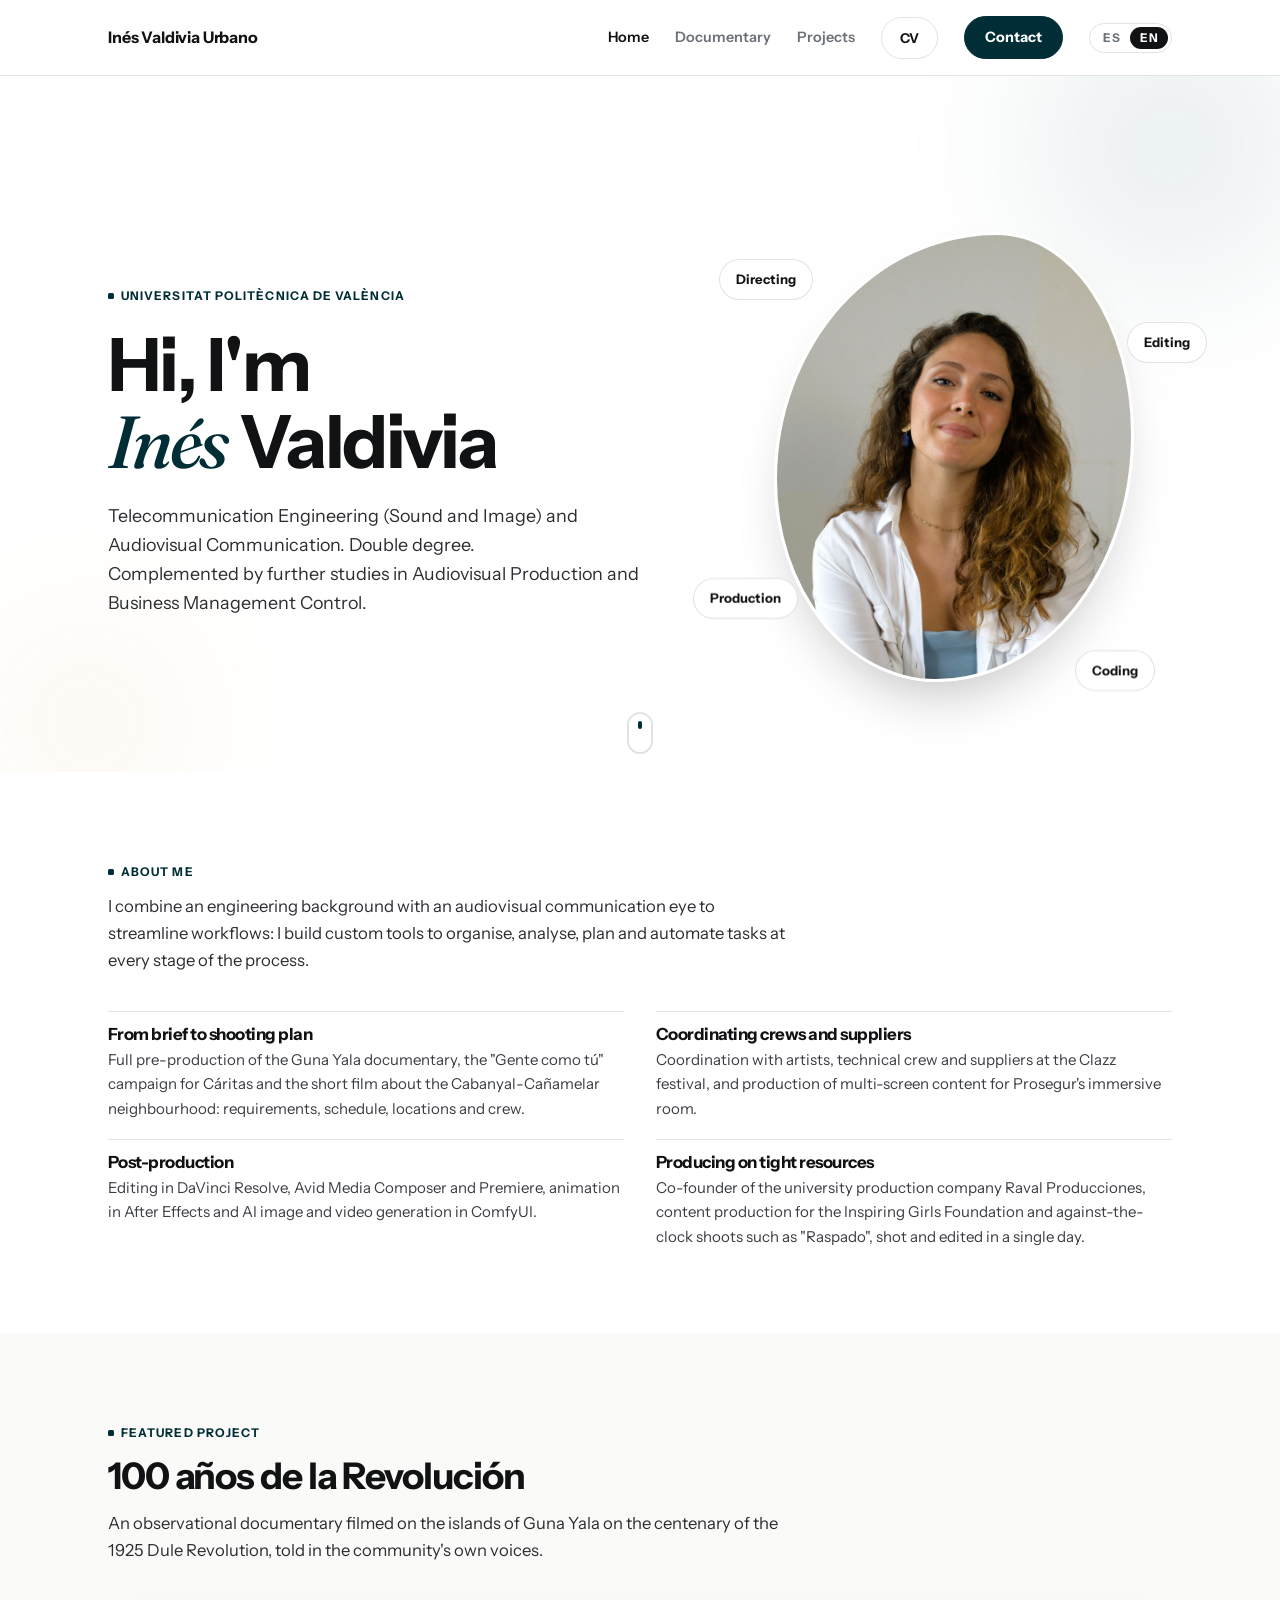
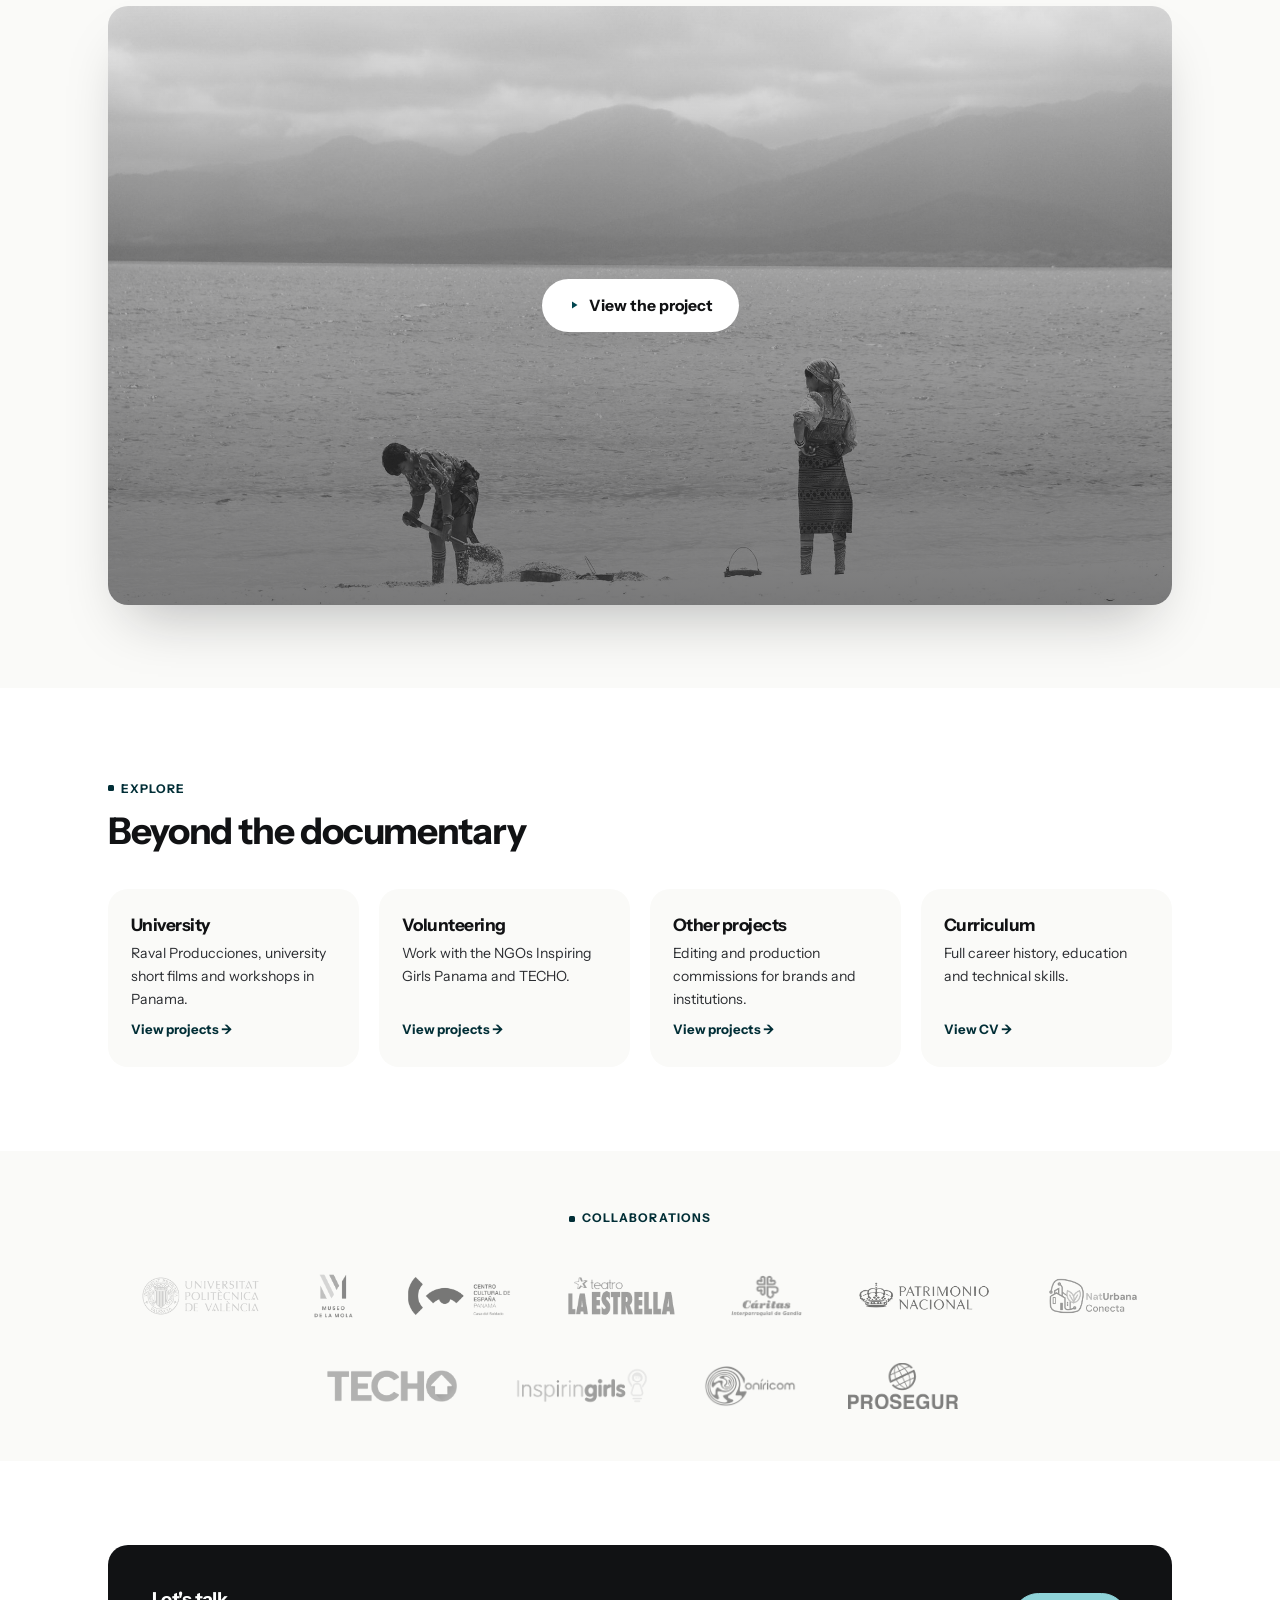
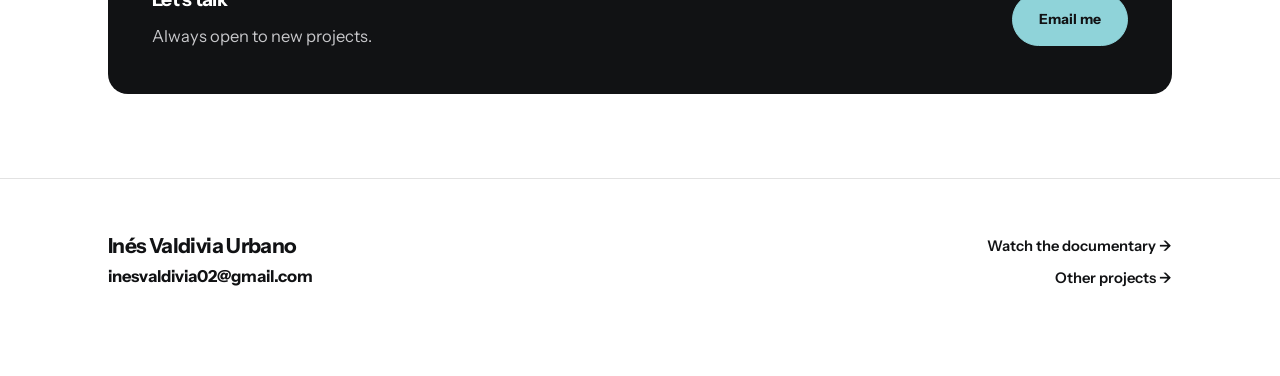
==== commit 4c63ebbe: "Renombra Otros proyectos a Proyectos en la barra de navegación Co-Authored-By: Claude Opus 5.5 <nore" ====
--- a/en/index.html
+++ b/en/index.html
@@ -22,7 +22,7 @@
     <div class="nav-links">
       <a href="index.html" class="current">Home</a>
       <a href="documental.html">Documentary</a>
-      <a href="proyectos.html">Other projects</a>
+      <a href="proyectos.html">Projects</a>
       <a class="nav-cv" href="../cv-en.html">CV</a>
       <a class="cta" href="mailto:inesvaldivia02@gmail.com">Contact</a>
       <span class="lang-switch" aria-label="Language"><a href="../index.html" hreflang="es" lang="es">ES</a><a class="active" href="index.html" hreflang="en" aria-current="true">EN</a></span>
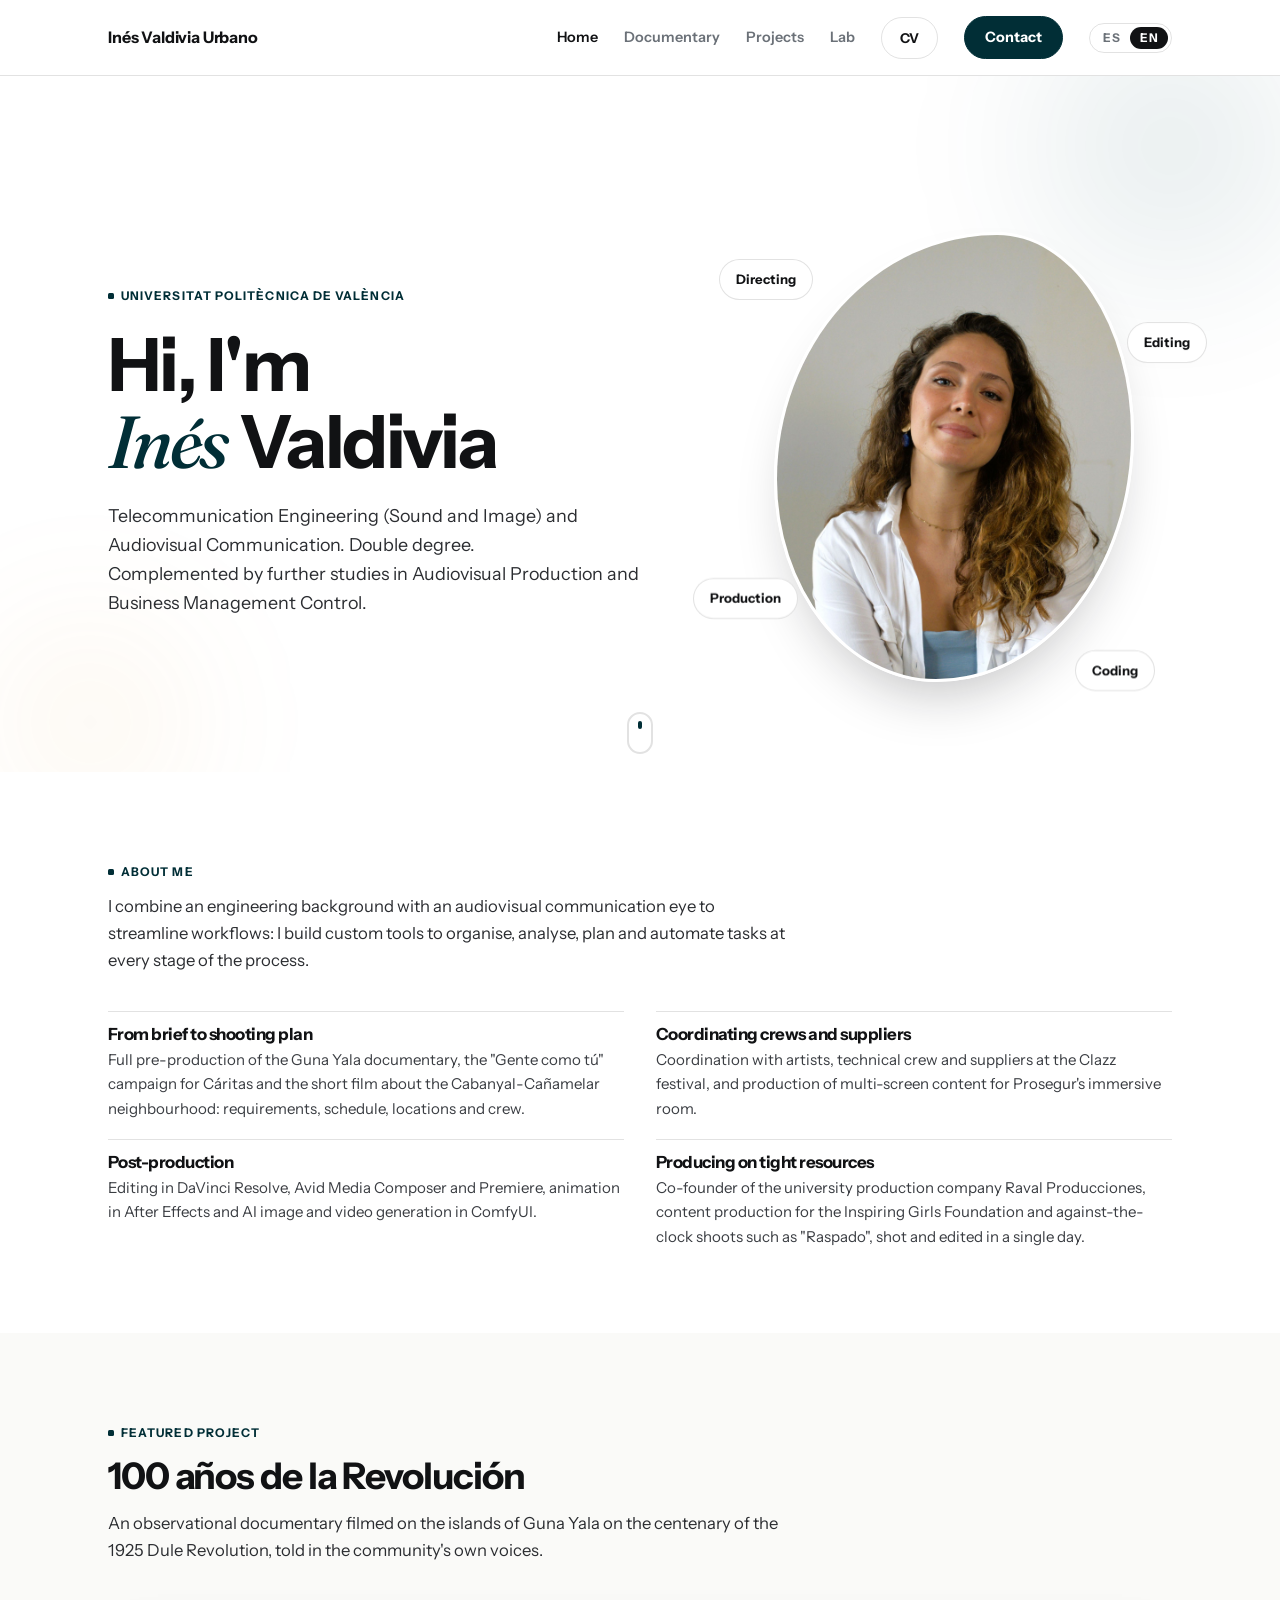
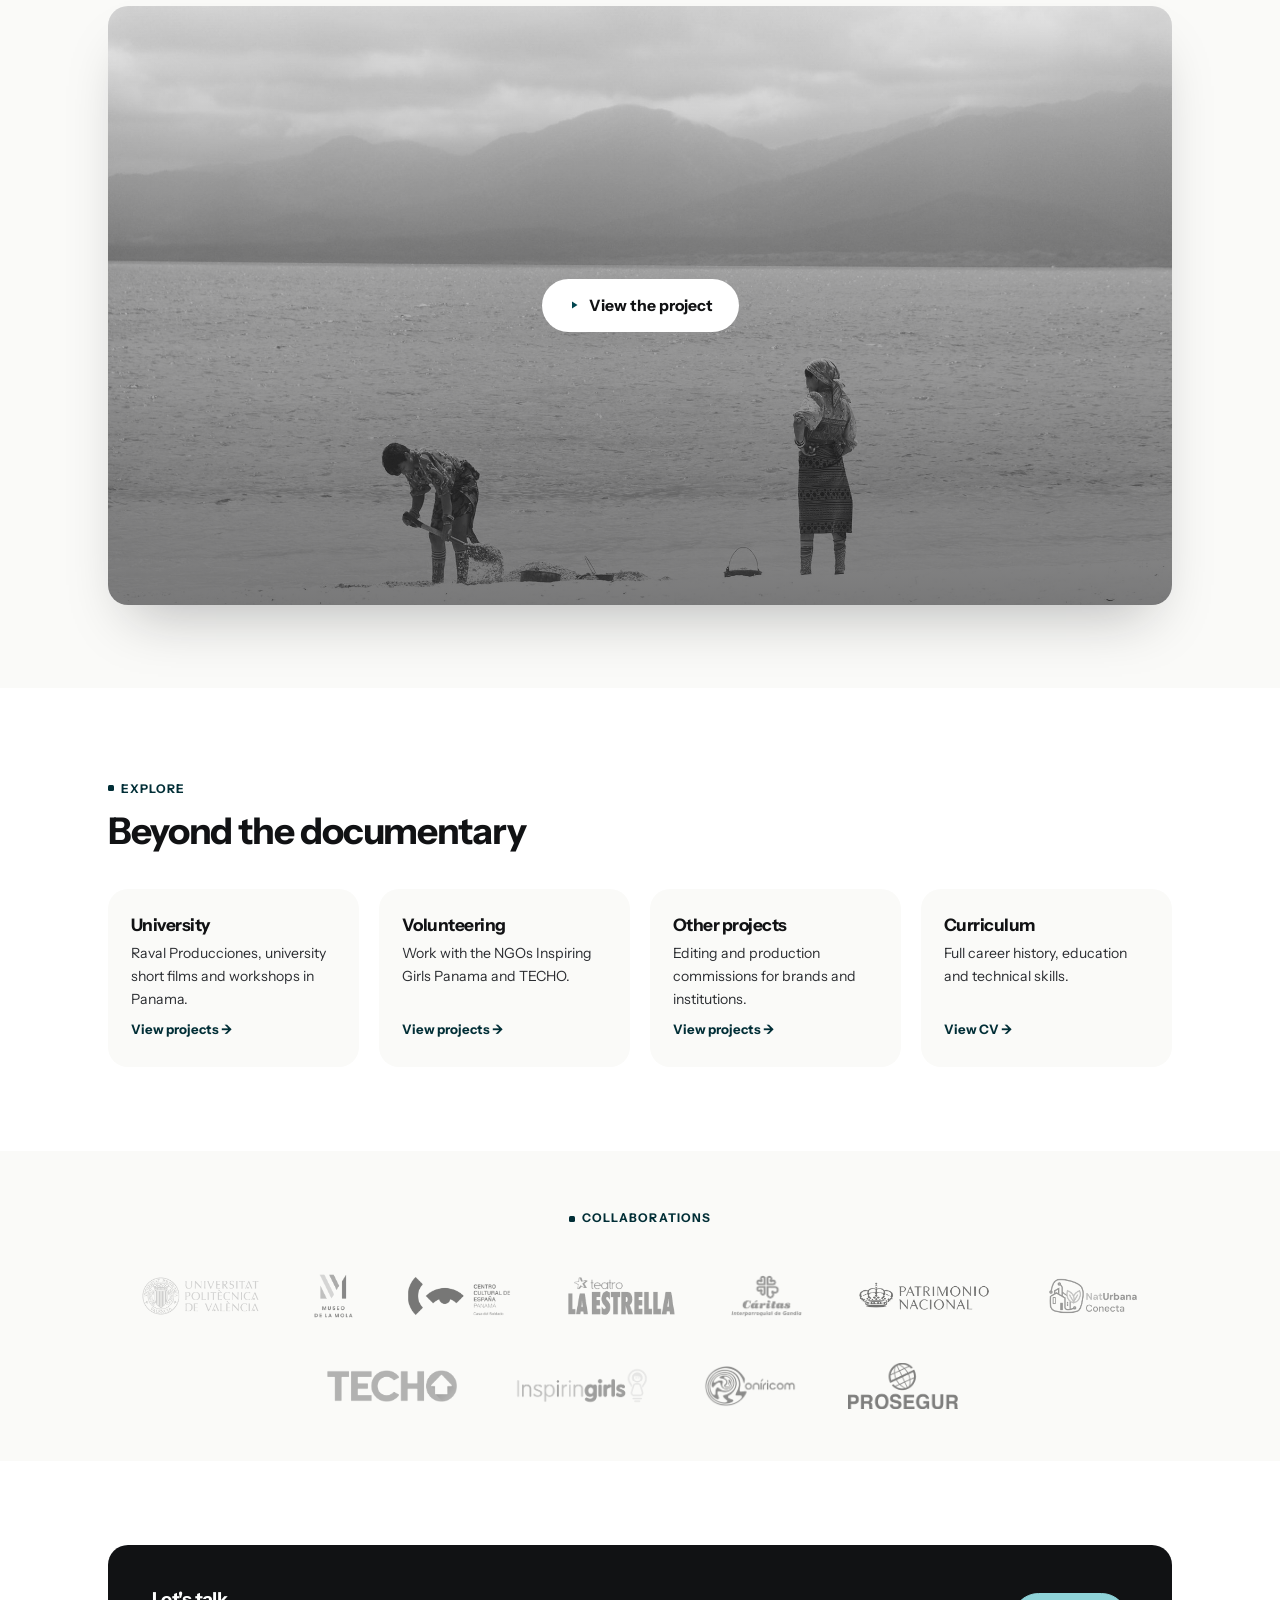
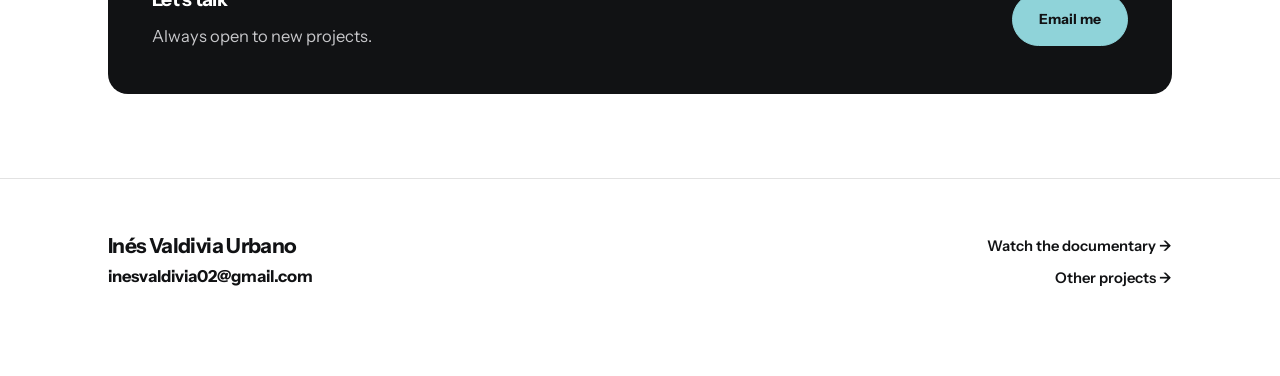
==== commit 3b1a081d: "Sección Lab: cuatro experimentos con IA generativa (ES/EN) y Lab en el menú Co-Authored-By: Claude O" ====
--- a/en/index.html
+++ b/en/index.html
@@ -23,6 +23,7 @@
       <a href="index.html" class="current">Home</a>
       <a href="documental.html">Documentary</a>
       <a href="proyectos.html">Projects</a>
+      <a href="lab.html">Lab</a>
       <a class="nav-cv" href="../cv-en.html">CV</a>
       <a class="cta" href="mailto:inesvaldivia02@gmail.com">Contact</a>
       <span class="lang-switch" aria-label="Language"><a href="../index.html" hreflang="es" lang="es">ES</a><a class="active" href="index.html" hreflang="en" aria-current="true">EN</a></span>
--- a/assets/style.css
+++ b/assets/style.css
@@ -794,3 +794,89 @@
   .nav-links a.nav-cv{ padding:6px 10px; font-size:0.72rem; }
   .nav-links a.cta{ padding:6px 12px; font-size:0.76rem; }
 }
+
+/* Logo en la esquina superior derecha de las tarjetas */
+.card.has-corner-logo{ position: relative; }
+.card .corner-logo{
+  position: absolute; top: 22px; right: 22px;
+  height: 46px; width: auto; max-width: 120px; object-fit: contain; object-position: right top;
+}
+.card.has-corner-logo h3{ padding-right: 120px; }
+@media (max-width: 560px){
+  .card .corner-logo{ height: 36px; max-width: 90px; top: 20px; right: 20px; }
+  .card.has-corner-logo h3{ padding-right: 0; }
+  .card.has-corner-logo .chip{ margin-right: 100px; }
+}
+
+.card p a.ext-link{ font-weight:600; color: var(--accent); text-decoration: underline; text-underline-offset: 3px; white-space: nowrap; }
+
+/* ---------- Conoce su historia: recorrido con imagen fija ---------- */
+.historia .section-head p{ color: var(--ink-soft); margin-top: 10px; }
+.hx{ display:grid; grid-template-columns: minmax(0,5fr) minmax(0,6fr); gap: 56px; align-items:start; }
+.hx-steps{ list-style:none; margin:0; padding:0 0 0 28px; border-left: 1px solid var(--line); }
+.hx-step{
+  position:relative; min-height: 68vh; padding: 8vh 0;
+  display:flex; flex-direction:column; justify-content:center;
+  opacity: 0.35; transition: opacity 0.5s var(--ease);
+}
+.hx-step:first-child{ padding-top: 0; min-height: 60vh; }
+.hx-step:last-child{ min-height: 80vh; }
+.hx-step::before{
+  content:""; position:absolute; left:-34px; top: 50%;
+  width:11px; height:11px; border-radius:50%;
+  background: var(--bg); border: 2px solid var(--line);
+  transition: background 0.4s var(--ease), border-color 0.4s var(--ease), transform 0.4s var(--ease);
+}
+.hx-step:first-child::before{ top: calc(50% - 4vh); }
+.hx-step.is-active{ opacity:1; }
+.hx-step.is-active::before{ background: var(--accent); border-color: var(--accent); transform: scale(1.25); }
+.hx-year{
+  font-family: var(--font-serif); font-weight:500; color: var(--accent);
+  font-size: clamp(2rem, 3.6vw, 3rem); line-height:1; letter-spacing:-0.01em;
+}
+.hx-step h3{ font-size: 1.25rem; margin: 12px 0 10px; }
+.hx-step p{ margin:0; line-height:1.65; max-width: 46ch; }
+.hx-gallery{ display:flex; flex-wrap:wrap; gap:8px; margin-top: 18px; }
+.hx-gallery figure{ margin:0; width:58px; height:58px; border-radius:8px; overflow:hidden; border:1px solid var(--line); cursor: zoom-in; }
+.hx-gallery img{ width:100%; height:100%; object-fit:cover; filter: grayscale(0.15); transition: transform 0.3s var(--ease); }
+.hx-gallery figure:hover img{ transform: scale(1.08); }
+.hx-end{ margin-top: 22px; font-weight:700; color: var(--accent); text-decoration: underline; text-underline-offset: 3px; }
+.hx-inline{ display:none; }
+
+.hx-media{ position: sticky; top: 96px; }
+.hx-frame{
+  position:relative; height: min(68vh, 620px);
+  background: var(--paper); border:1px solid var(--line-soft); border-radius: var(--radius-lg);
+  overflow:hidden; cursor: zoom-in;
+}
+.hx-img{
+  position:absolute; inset: 18px; width: calc(100% - 36px); height: calc(100% - 36px);
+  object-fit: contain; opacity:0; transform: scale(1.015);
+  transition: opacity 0.7s var(--ease), transform 1.2s var(--ease);
+}
+.hx-img.is-active{ opacity:1; transform:none; }
+.hx-caption{ margin: 12px 4px 0; font-size: 0.86rem; font-style: italic; color: var(--ink-soft); min-height: 2.6em; }
+.hx-credits{ margin-top: 30px; font-size: 0.78rem; color: var(--ink-soft); max-width: 90ch; }
+
+.lightbox-caption{
+  position:absolute; bottom:48px; left:50%; transform:translateX(-50%);
+  width: min(720px, 86vw); text-align:center; color:#e6e6e8; font-size:0.9rem; font-style: italic;
+}
+
+@media (max-width: 900px){
+  .hx{ display:block; }
+  .hx-media{ display:none; }
+  .hx-steps{ padding-left: 22px; }
+  .hx-step, .hx-step:first-child, .hx-step:last-child{ min-height: 0; padding: 0 0 46px; opacity:1; }
+  .hx-step::before, .hx-step:first-child::before{ left:-28px; top: 12px; background: var(--accent); border-color: var(--accent); }
+  .hx-inline{ display:block; margin: 16px 0 0; }
+  .hx-inline img{ width:100%; height:auto; max-height: 70vh; object-fit: contain; background: var(--paper); border-radius: var(--radius-md); }
+  .hx-inline figcaption{ margin-top: 8px; font-size: 0.82rem; font-style: italic; color: var(--ink-soft); }
+  .hx-gallery figure{ width:52px; height:52px; }
+}
+@media (prefers-reduced-motion: reduce){
+  .hx-step, .hx-img, .hx-step::before{ transition:none; }
+  .hx-img{ transform:none; }
+}
+.lightbox-img{ max-height: 72vh; margin-bottom: 7vh; }
+.lightbox-caption{ bottom: 50px; }
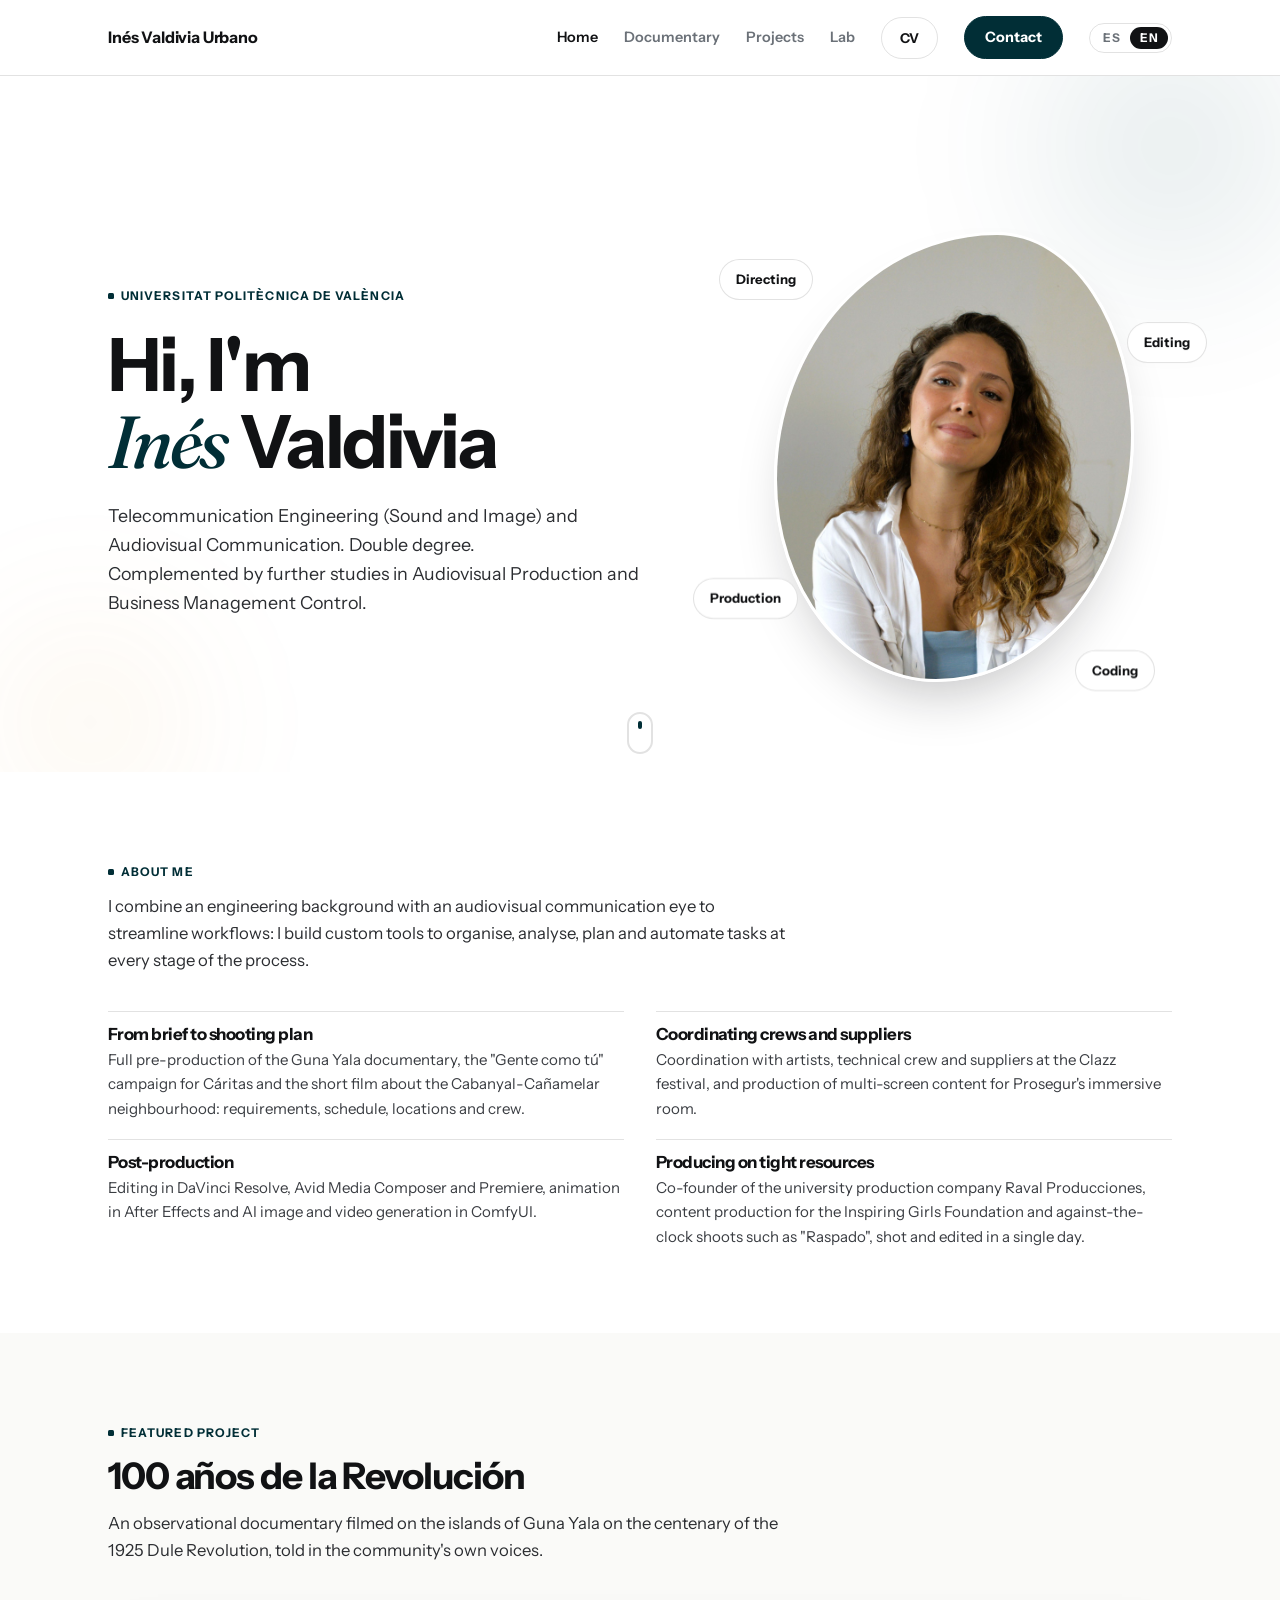
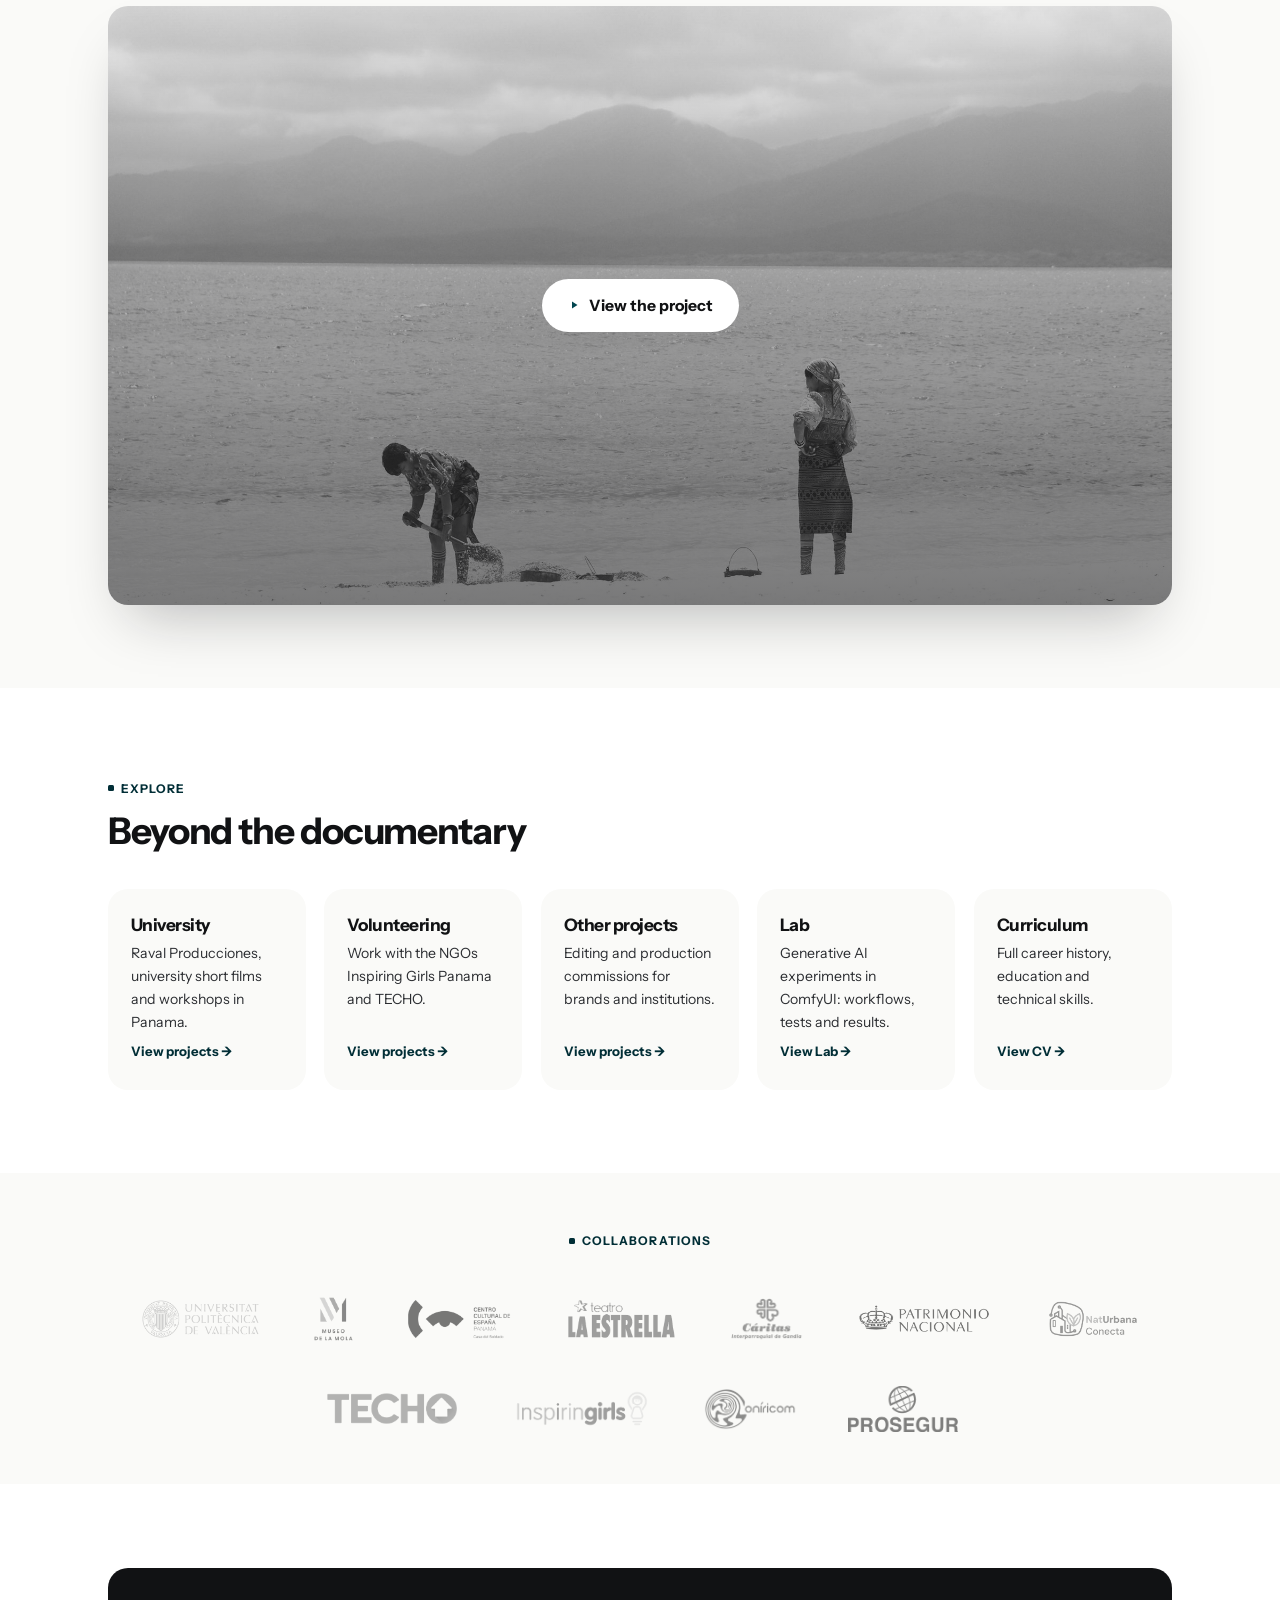
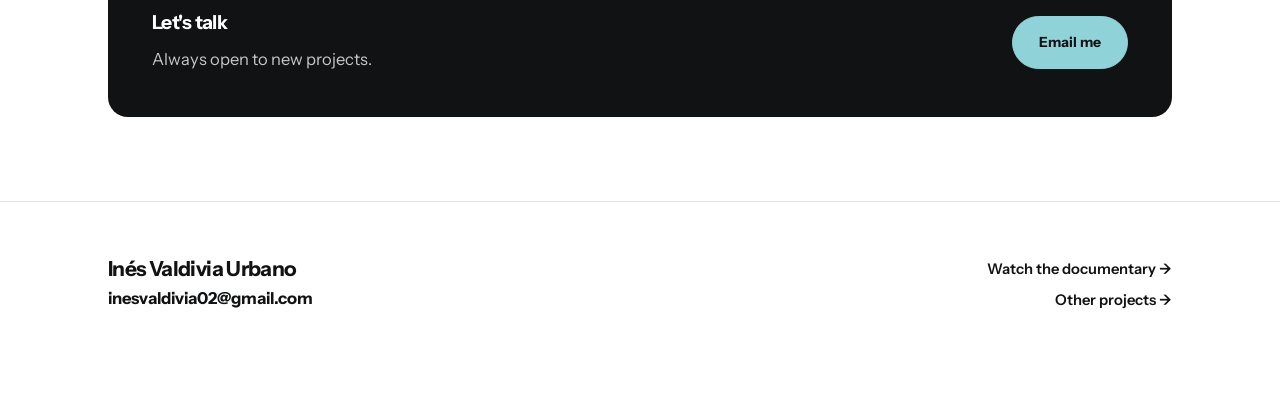
==== commit 3418b4cd: "Inicio: añadir Lab en Explora entre Otros proyectos y Curriculum Co-Authored-By: Claude Opus 5.5 <no" ====
--- a/en/index.html
+++ b/en/index.html
@@ -126,6 +126,11 @@
         <p>Editing and production commissions for brands and institutions.</p>
         <span class="mini-arrow">View projects →</span>
       </a>
+      <a class="mini-card magnetic" href="lab.html">
+        <h3>Lab</h3>
+        <p>Generative AI experiments in ComfyUI: workflows, tests and results.</p>
+        <span class="mini-arrow">View Lab →</span>
+      </a>
       <a class="mini-card magnetic" href="../cv-en.html">
         <h3>Curriculum</h3>
         <p>Full career history, education and technical skills.</p>
--- a/assets/style.css
+++ b/assets/style.css
@@ -706,7 +706,7 @@
 .feature-meta{ display:flex; flex-wrap:wrap; gap:10px; }
 
 /* ---------- Mini card grid (explore) ---------- */
-.mini-grid{ display:grid; grid-template-columns: repeat(4, 1fr); gap: 20px; }
+.mini-grid{ display:grid; grid-template-columns: repeat(auto-fit, minmax(0,1fr)); grid-auto-flow: column; gap: 18px; }
 .mini-card{
   display:flex; flex-direction:column; gap:8px;
   background: var(--paper); border:1px solid transparent; border-radius: var(--radius-lg);
@@ -743,7 +743,8 @@
   .hero-personal-grid{ grid-template-columns:1fr; padding-top:30px; }
   .hero-photo-wrap{ order:-1; margin-bottom: 10px; }
   .stats-row{ grid-template-columns: repeat(2,1fr); row-gap:28px; }
-  .mini-grid{ grid-template-columns: repeat(2,1fr); }
+  .mini-grid{ grid-template-columns: repeat(2,1fr); grid-auto-flow: row; }
+  .mini-grid > :last-child:nth-child(odd){ grid-column: span 2; }
 }
 
 @media (max-width: 780px){
@@ -769,6 +770,7 @@
   .logo-grid{ gap: 28px 32px; }
   .logo-grid img{ max-height: 34px; max-width: 104px; }
   .mini-grid{ grid-template-columns: 1fr; }
+  .mini-grid > :last-child:nth-child(odd){ grid-column: auto; }
   .stats-row{ grid-template-columns: 1fr 1fr; }
   .floating-tag{ font-size:0.72rem; padding:7px 12px; }
   .tag-1{ left:-2%; }
@@ -880,3 +882,5 @@
 }
 .lightbox-img{ max-height: 72vh; margin-bottom: 7vh; }
 .lightbox-caption{ bottom: 50px; }
+
+.mini-card p{ text-align:left; }
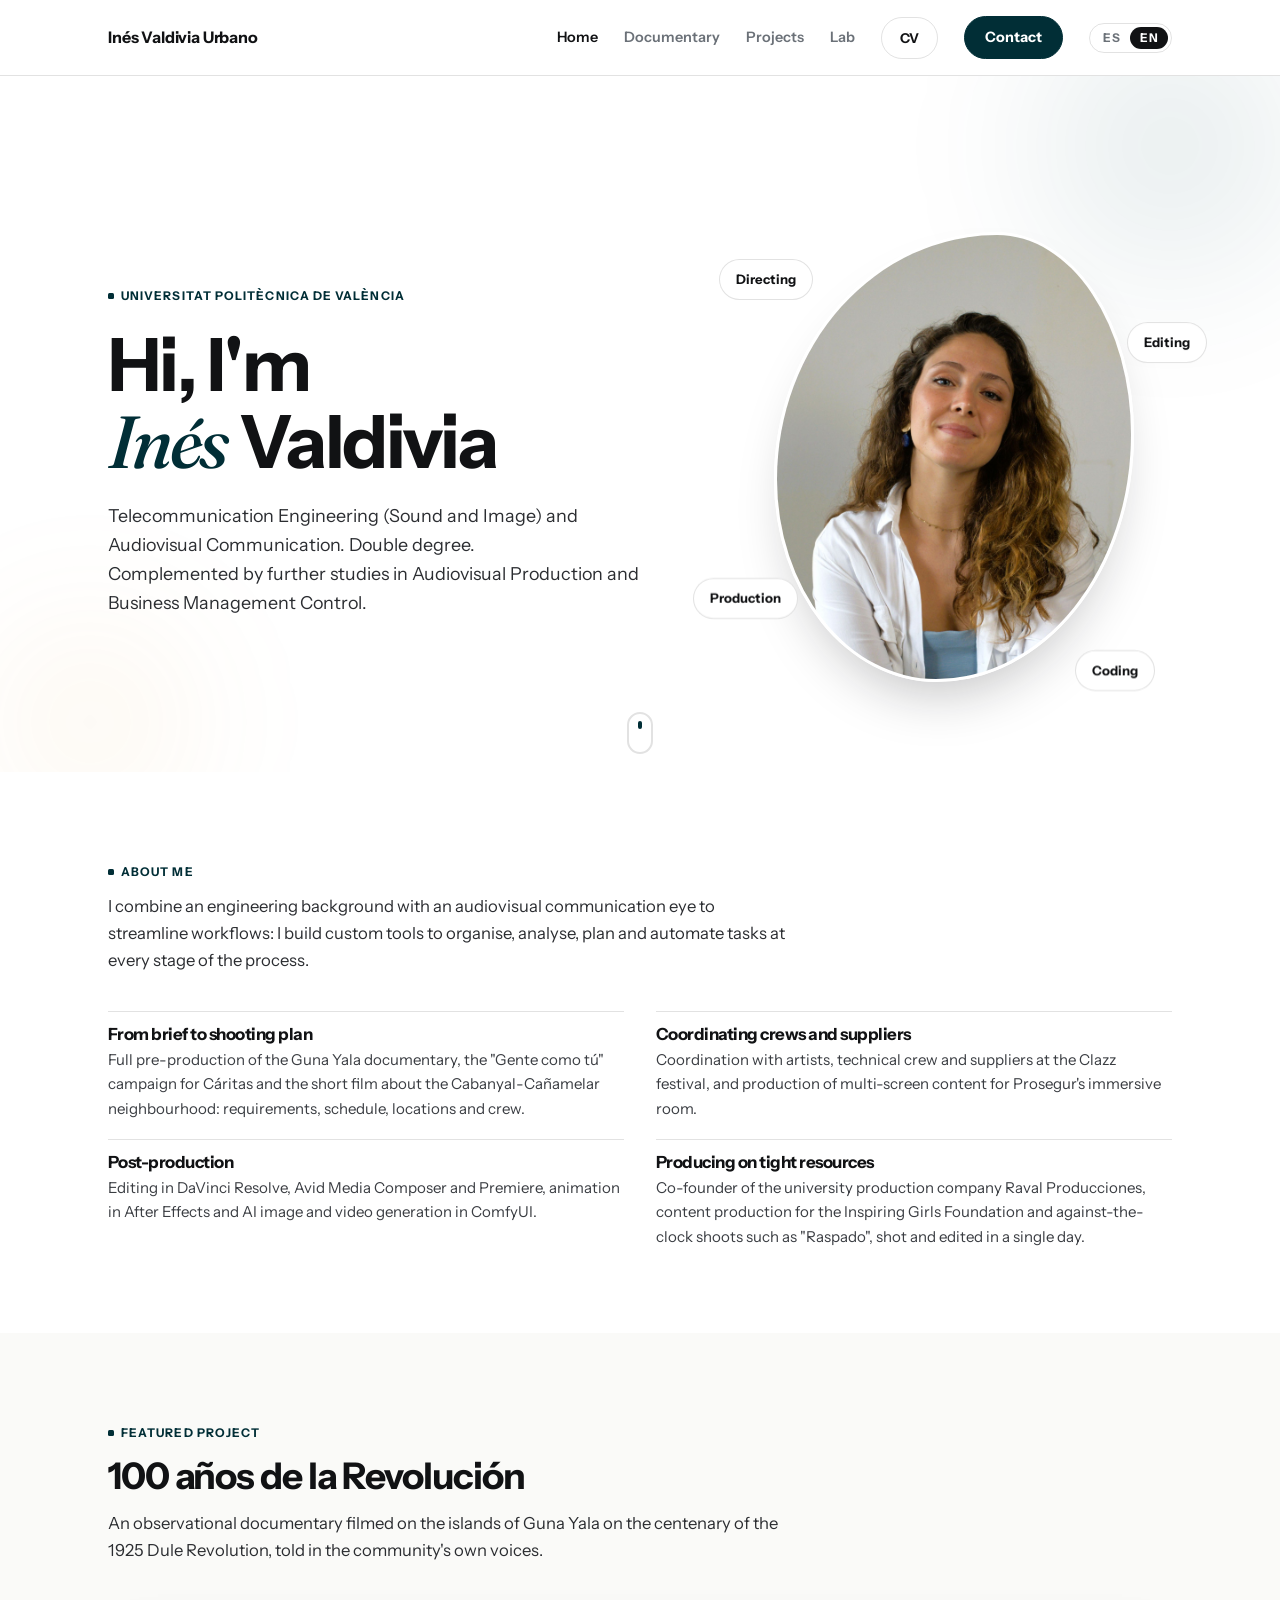
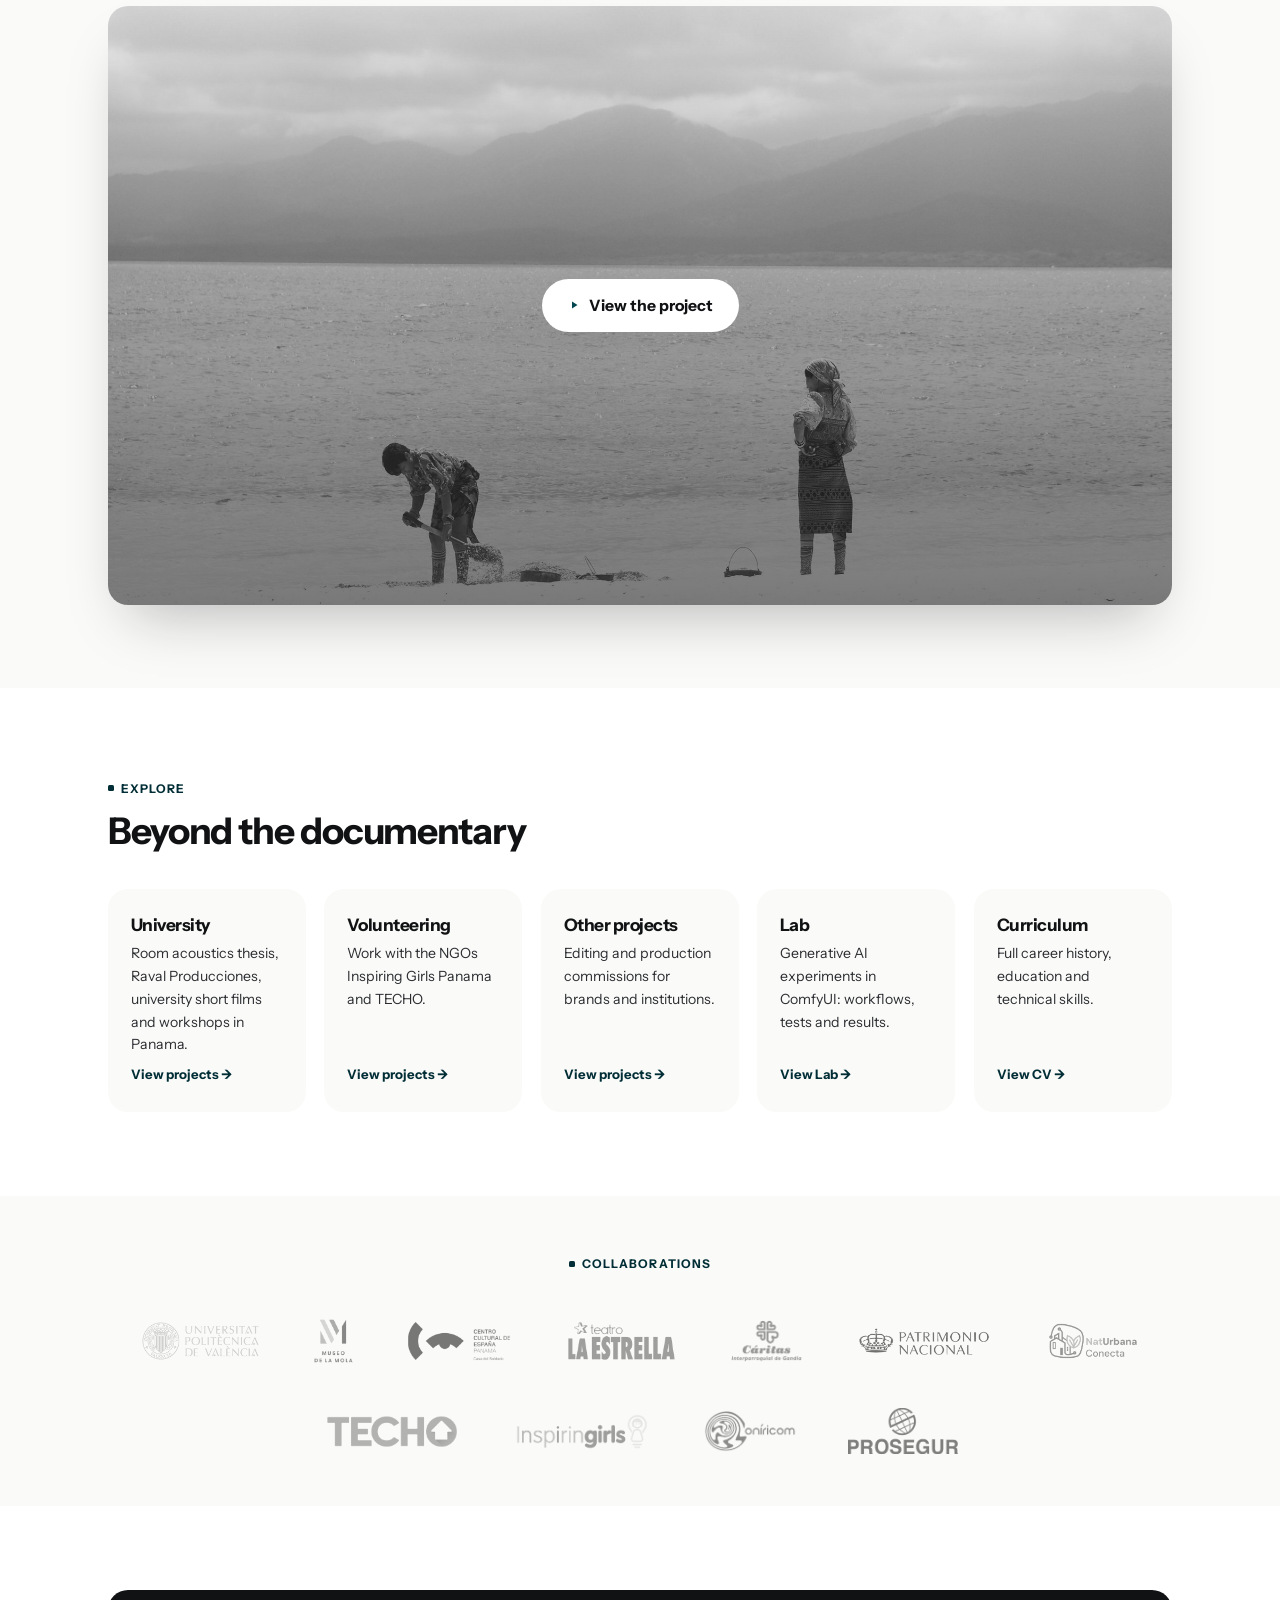
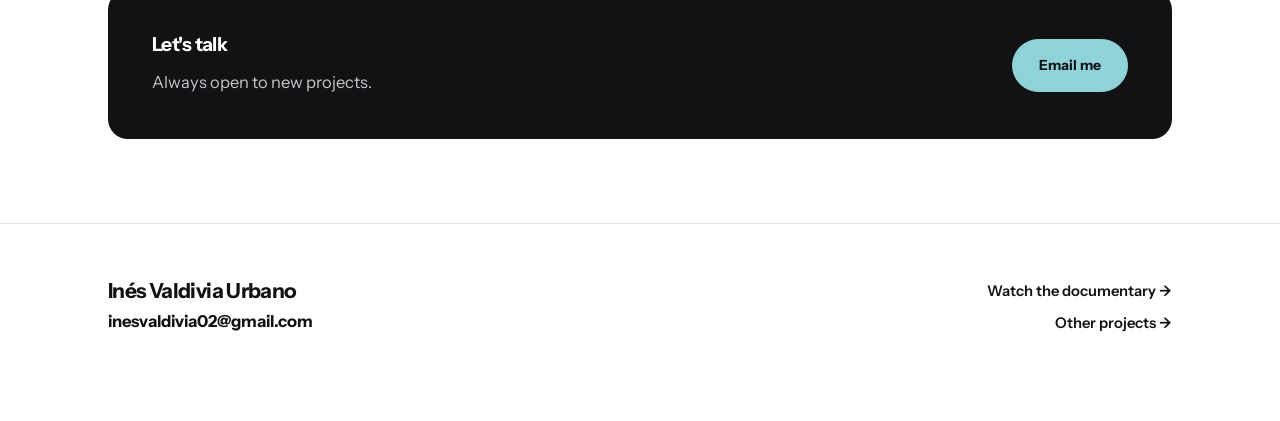
==== commit 2b5d97e4: "Proyectos: tarjeta del TFG de acústica enlazada a la página de acústica Co-Authored-By: Claude Opus " ====
--- a/en/index.html
+++ b/en/index.html
@@ -113,7 +113,7 @@
     <div class="mini-grid">
       <a class="mini-card magnetic" href="proyectos.html#university">
         <h3>University</h3>
-        <p>Raval Producciones, university short films and workshops in Panama.</p>
+        <p>Room acoustics thesis, Raval Producciones, university short films and workshops in Panama.</p>
         <span class="mini-arrow">View projects →</span>
       </a>
       <a class="mini-card magnetic" href="proyectos.html#volunteering">
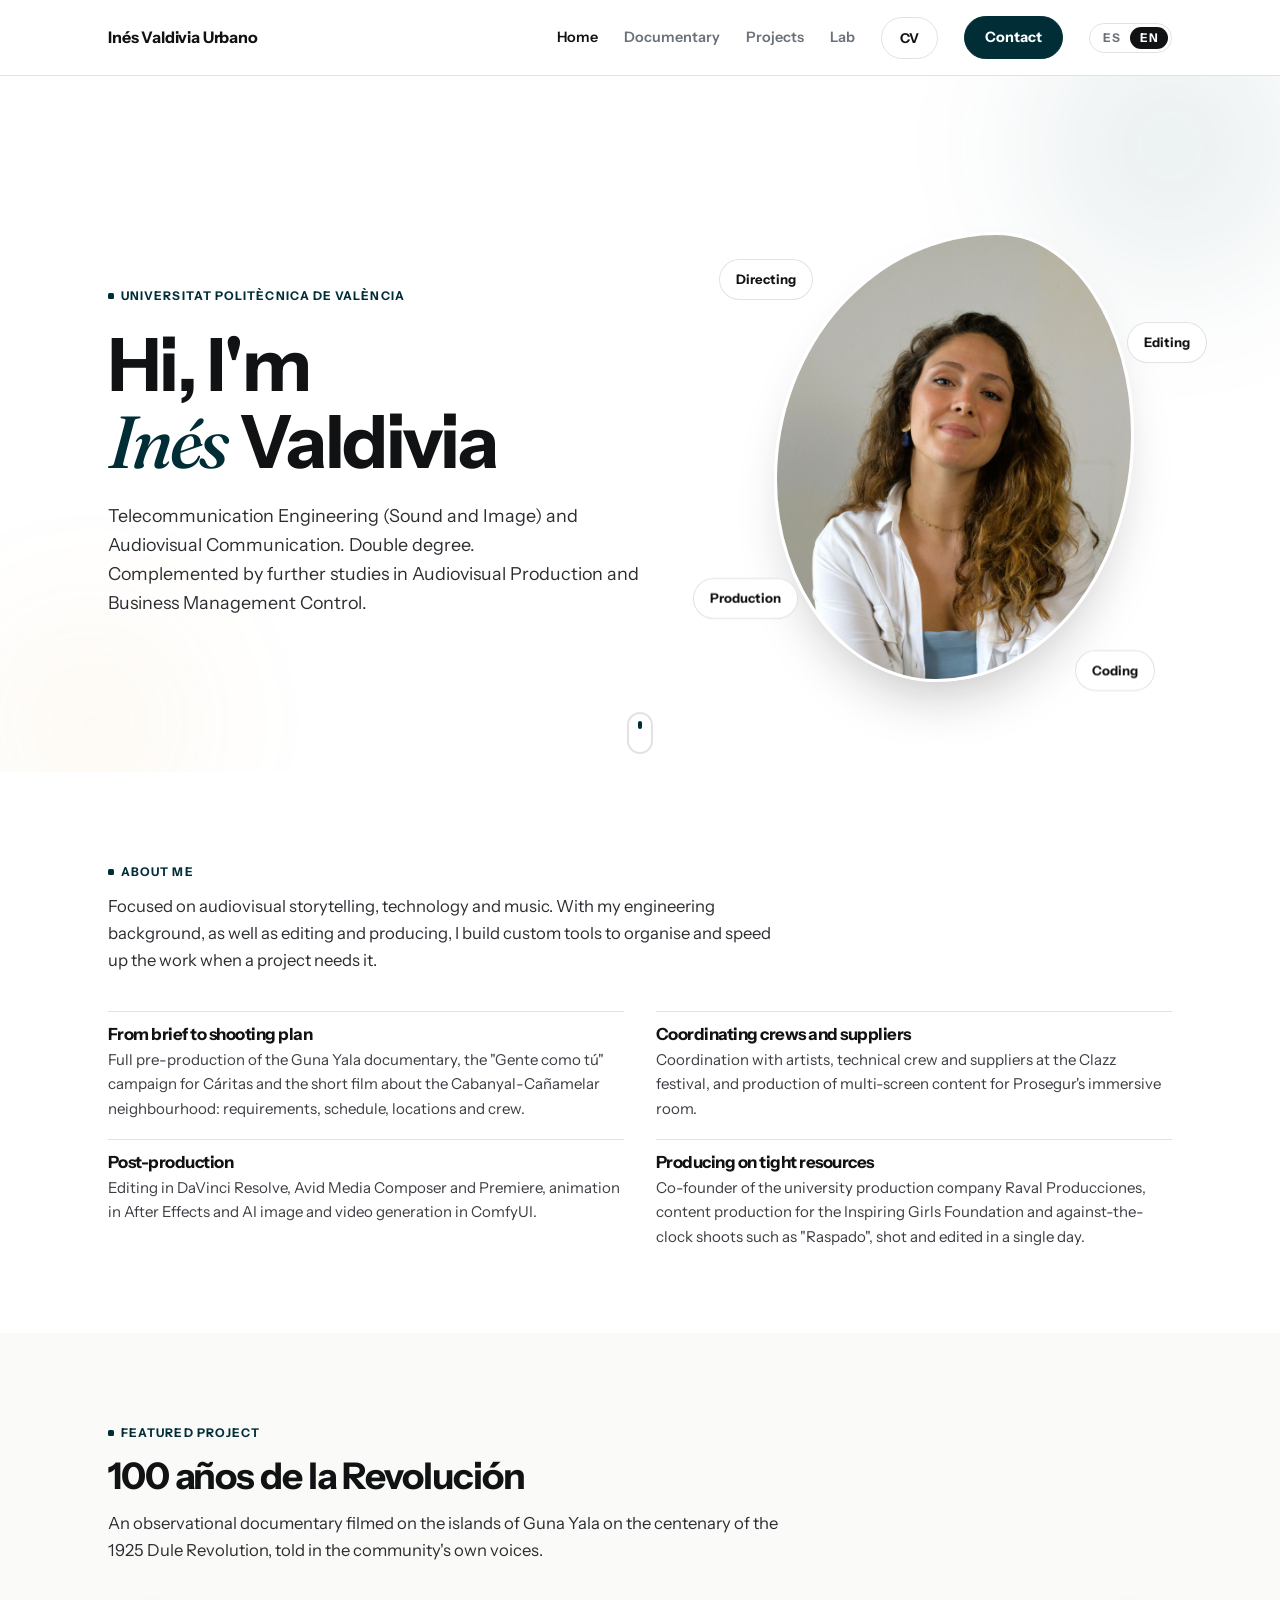
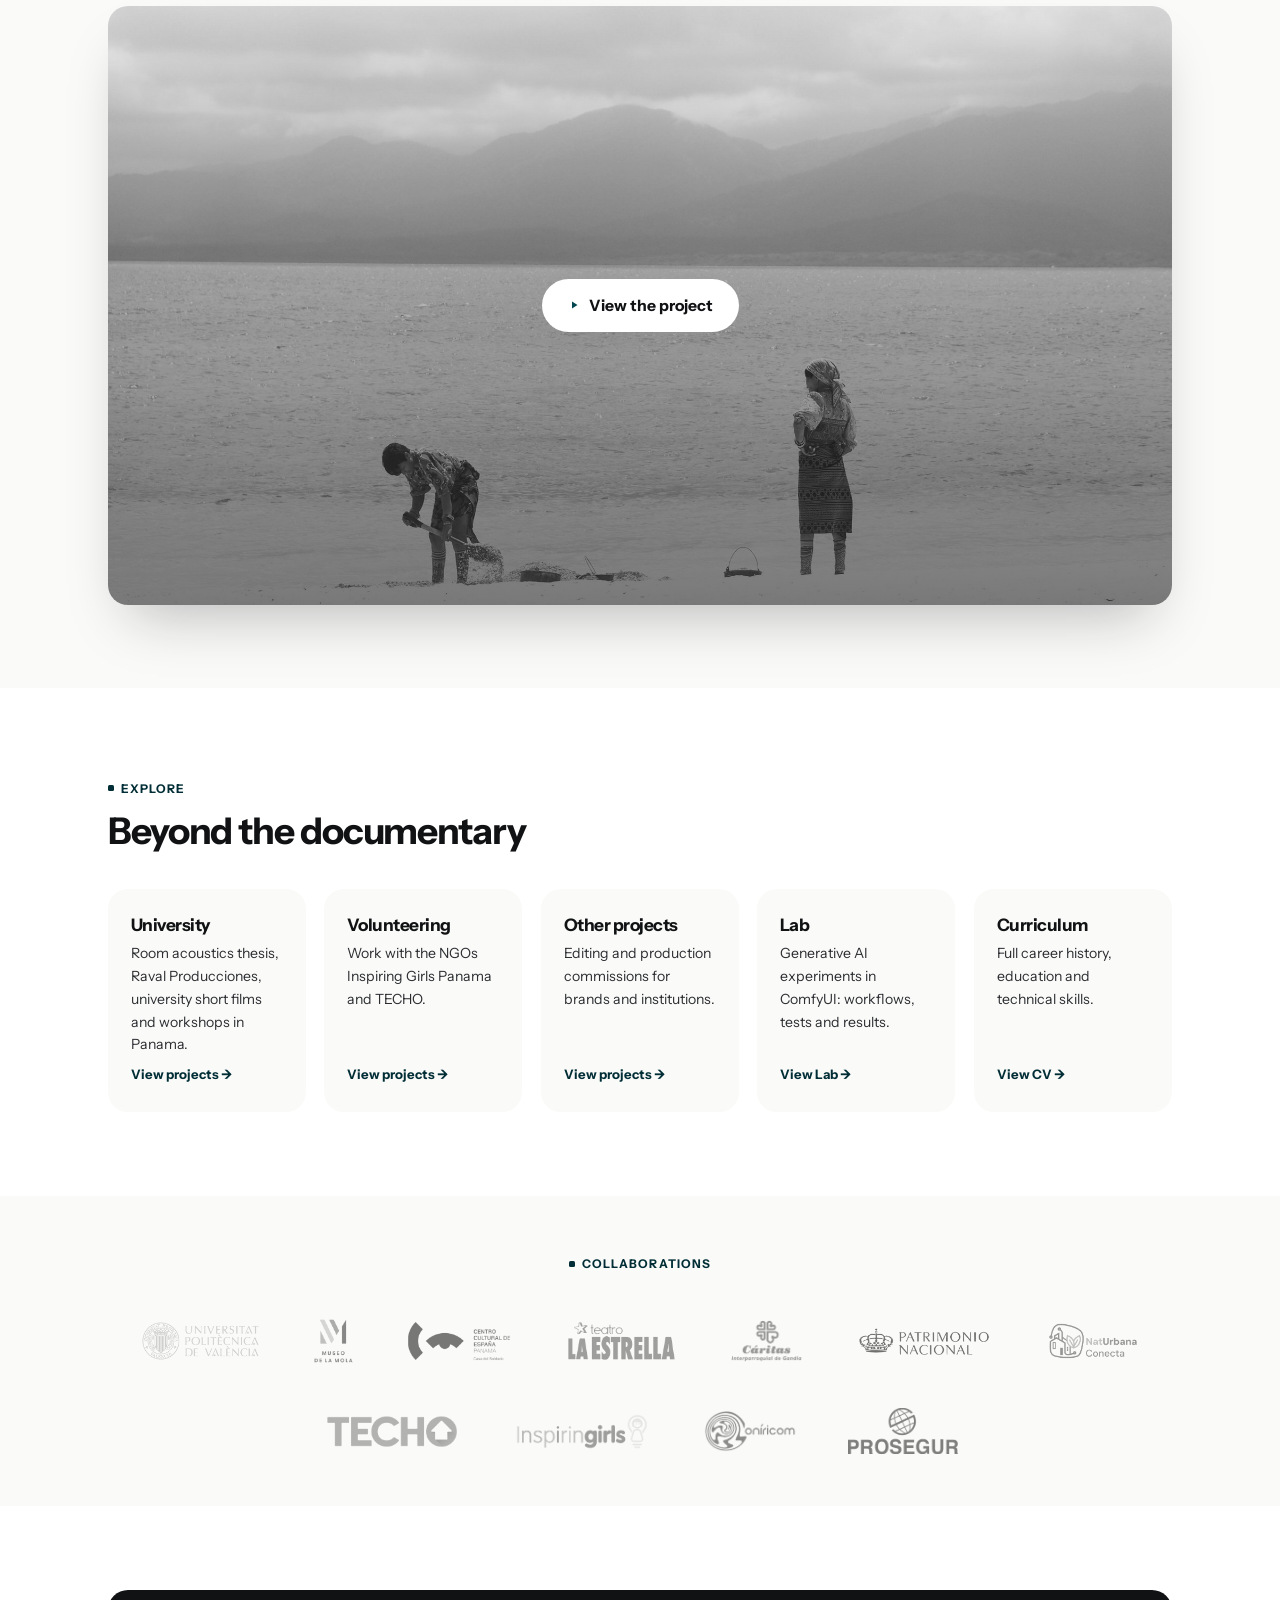
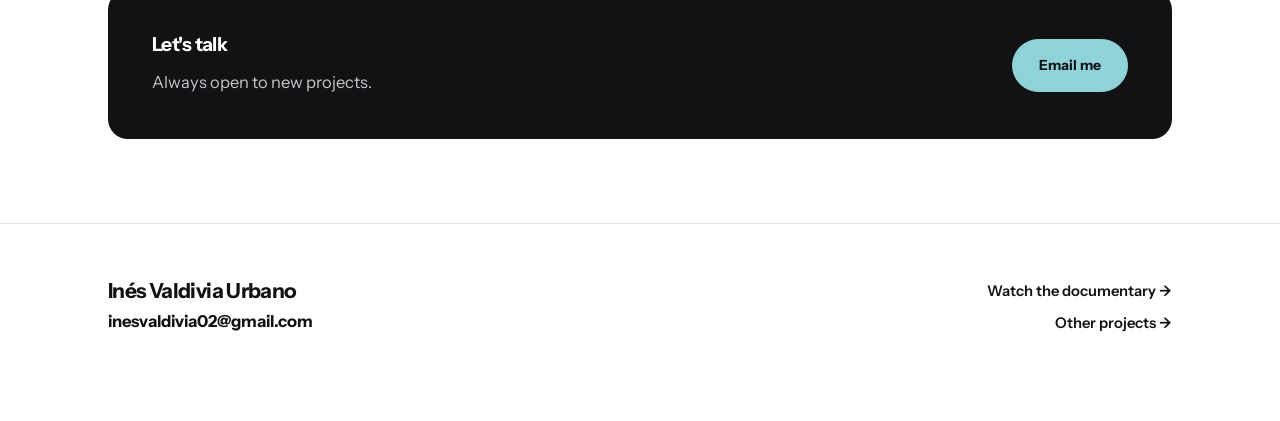
==== commit 56fd58eb: "Portada y CV: nueva frase de presentación Co-Authored-By: Claude Opus 5.5 <noreply@anthropic.com> Cl" ====
--- a/en/index.html
+++ b/en/index.html
@@ -64,7 +64,7 @@
   <div class="wrap">
     <div class="section-head">
       <h2 class="kicker">About me</h2>
-      <p class="prose-lead">I combine an engineering background with an audiovisual communication eye to streamline workflows: I build custom tools to organise, analyse, plan and automate tasks at every stage of the process.</p>
+      <p class="prose-lead">Focused on audiovisual storytelling, technology and music. With my engineering background, as well as editing and producing, I build custom tools to organise and speed up the work when a project needs it.</p>
     </div>
     <ul class="fit-list">
       <li>
--- a/assets/style.css
+++ b/assets/style.css
@@ -884,3 +884,9 @@
 .lightbox-caption{ bottom: 50px; }
 
 .mini-card p{ text-align:left; }
+
+/* ---------- Video lightbox ---------- */
+.lightbox-video{
+  width:min(88vw, 1100px); max-height:82vh; aspect-ratio:16/9;
+  border-radius:10px; background:#000; box-shadow: var(--shadow-lift); display:block;
+}
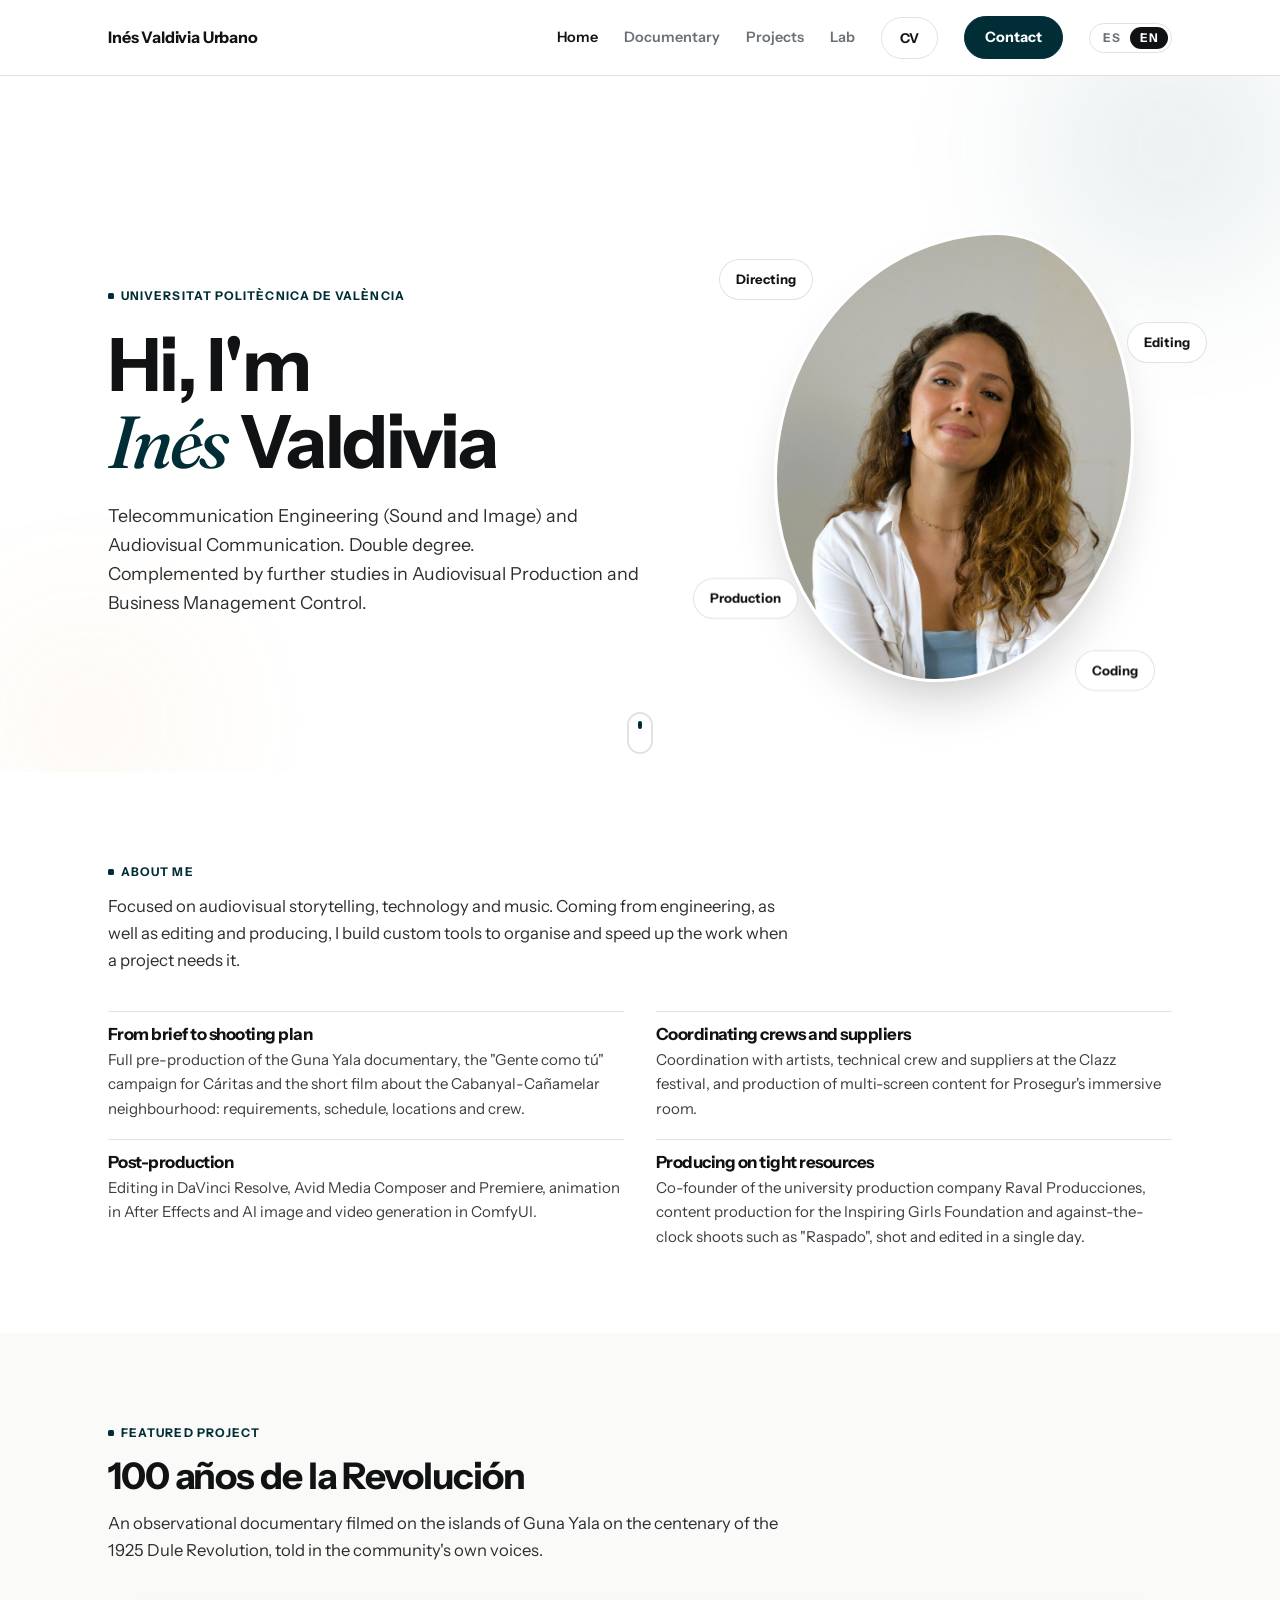
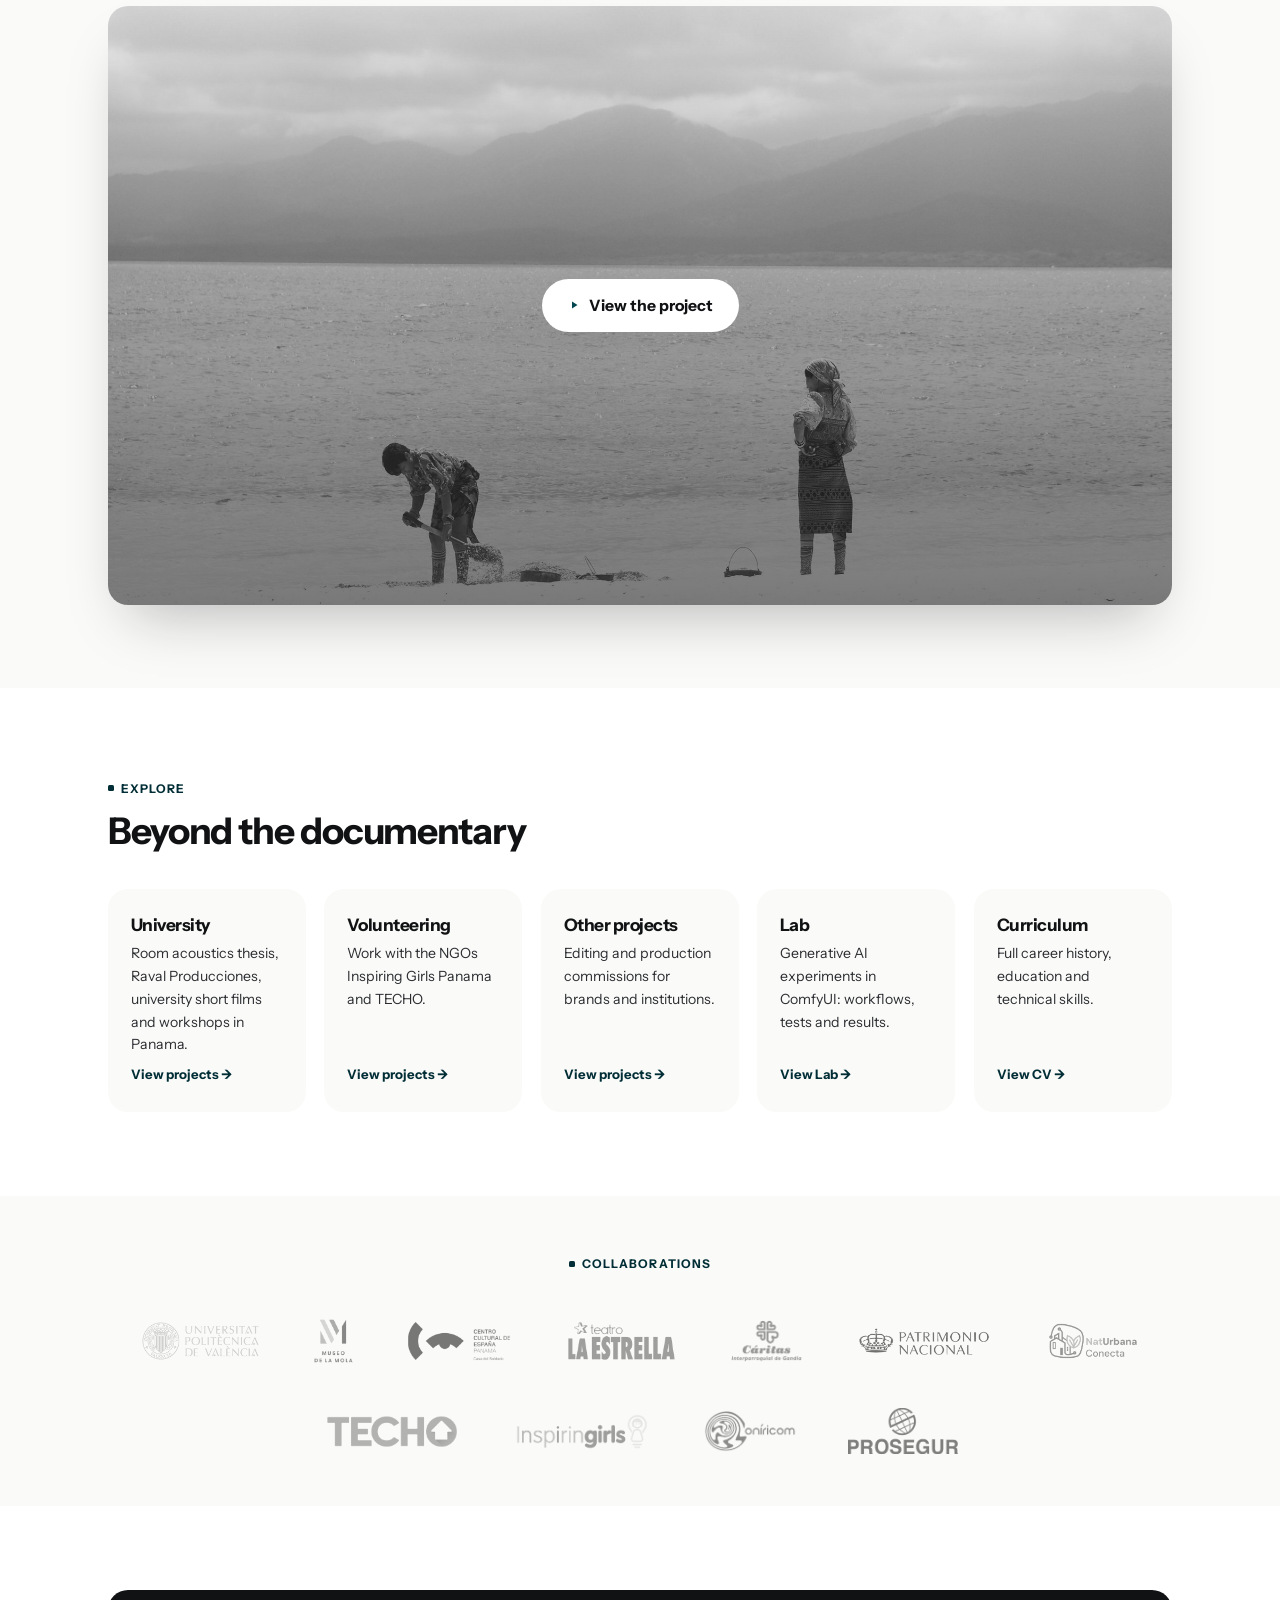
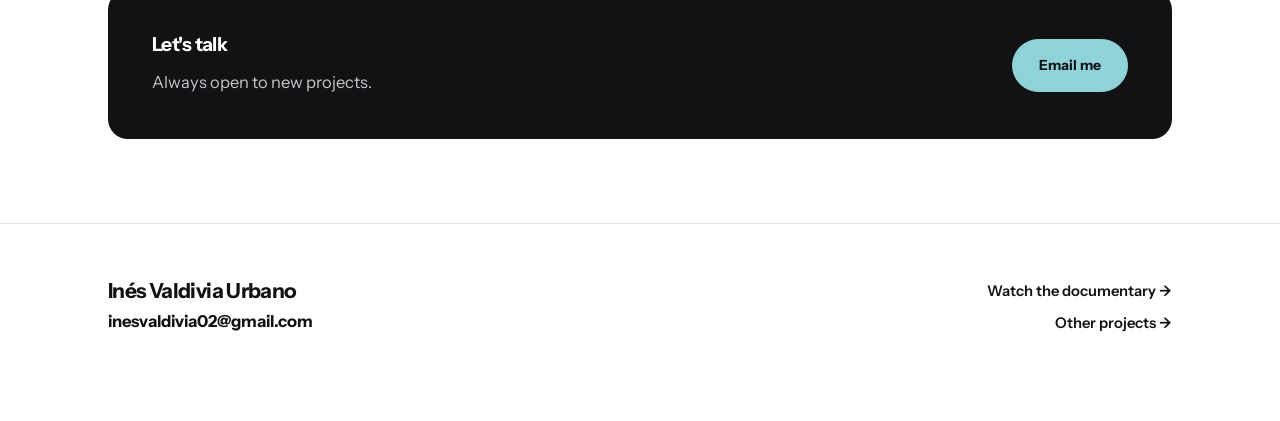
==== commit 9979b583: "Portada y CV: ajuste de la frase de presentación Co-Authored-By: Claude Opus 5.5 <noreply@anthropic." ====
--- a/en/index.html
+++ b/en/index.html
@@ -64,7 +64,7 @@
   <div class="wrap">
     <div class="section-head">
       <h2 class="kicker">About me</h2>
-      <p class="prose-lead">Focused on audiovisual storytelling, technology and music. With my engineering background, as well as editing and producing, I build custom tools to organise and speed up the work when a project needs it.</p>
+      <p class="prose-lead">Focused on audiovisual storytelling, technology and music. Coming from engineering, as well as editing and producing, I build custom tools to organise and speed up the work when a project needs it.</p>
     </div>
     <ul class="fit-list">
       <li>
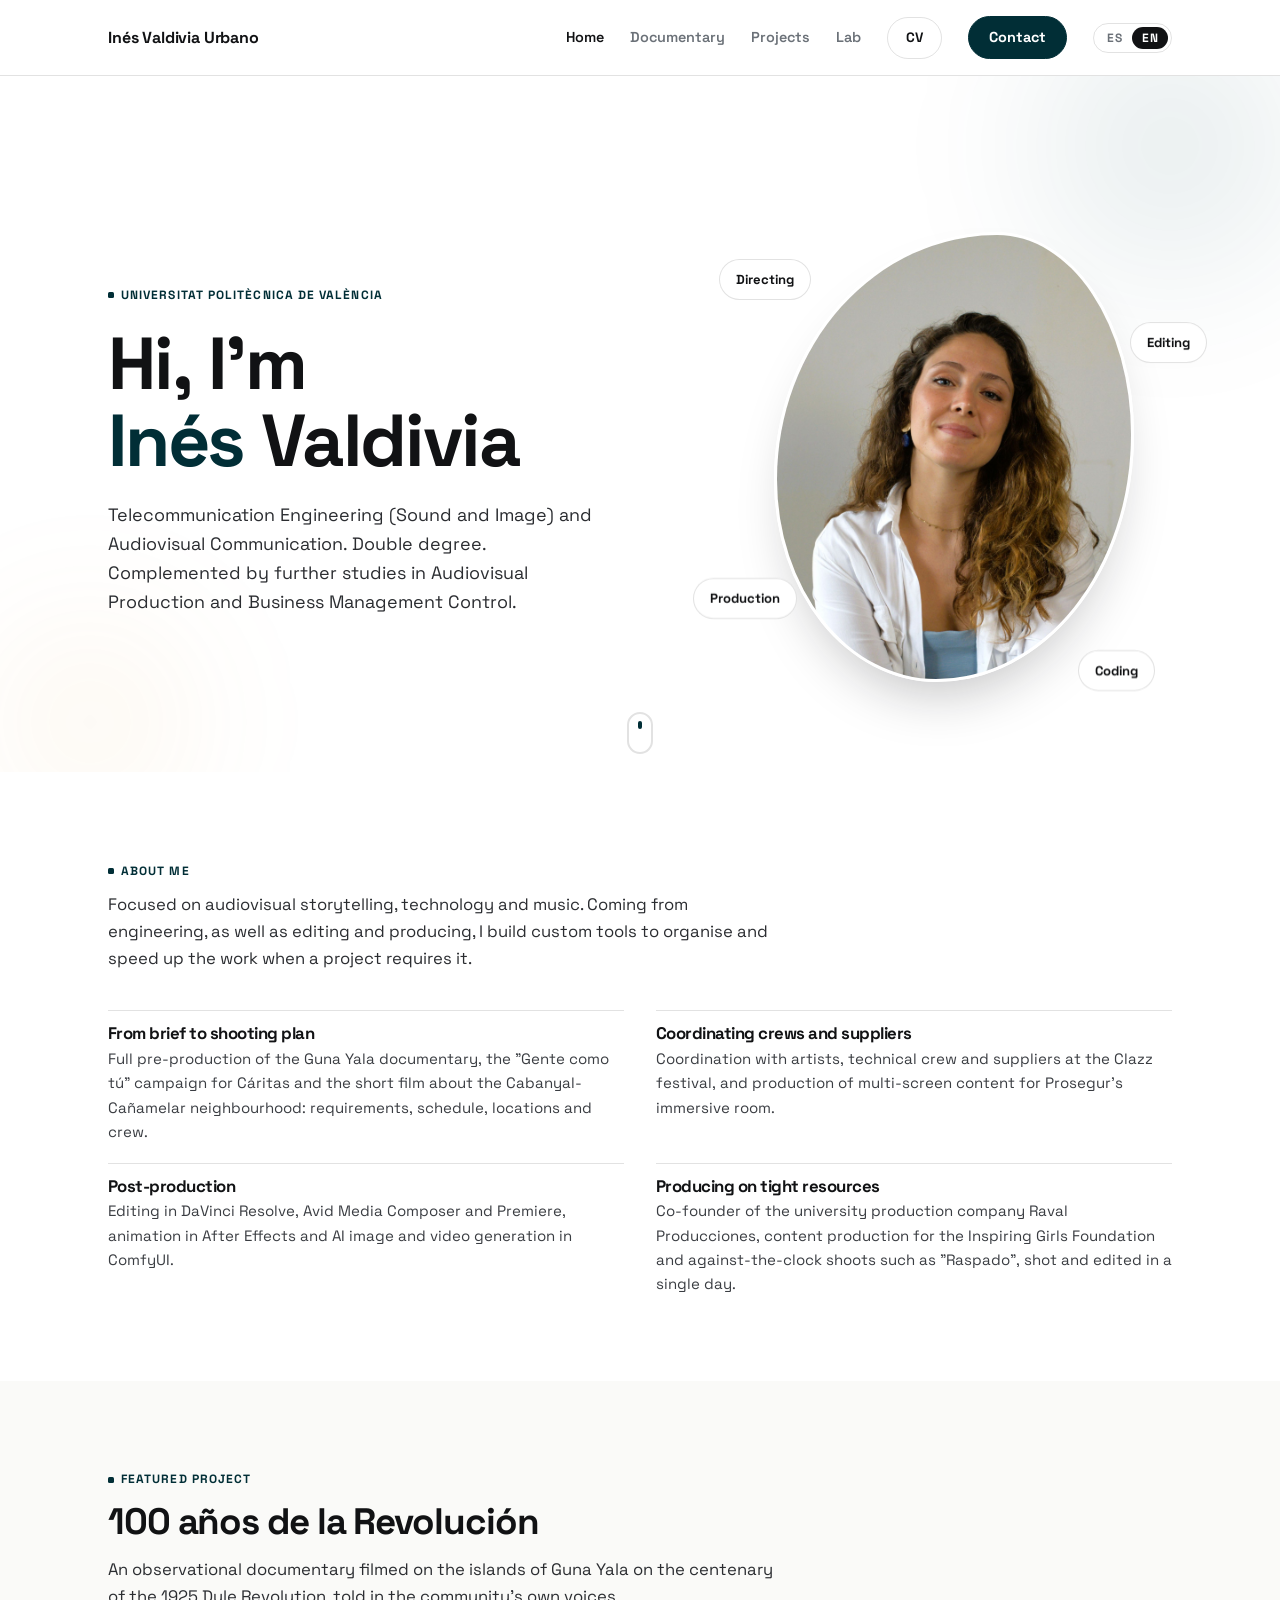
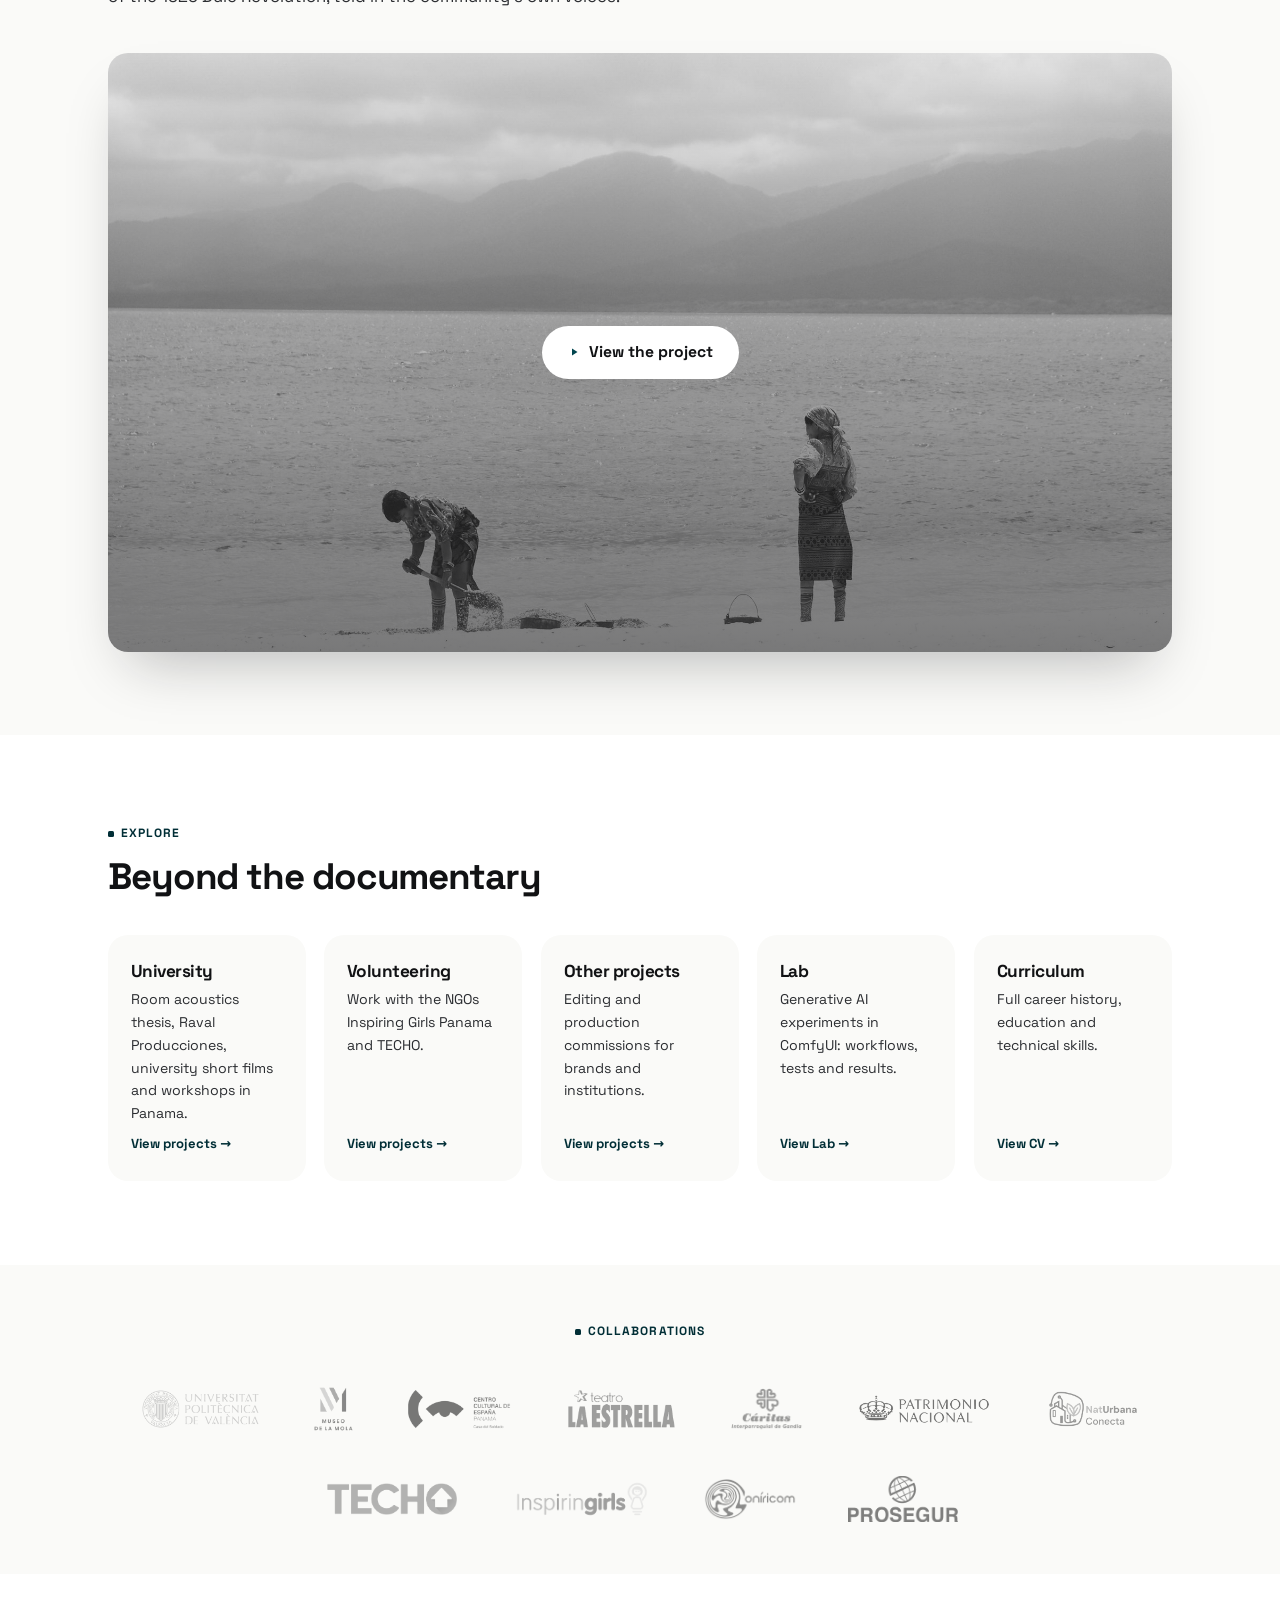
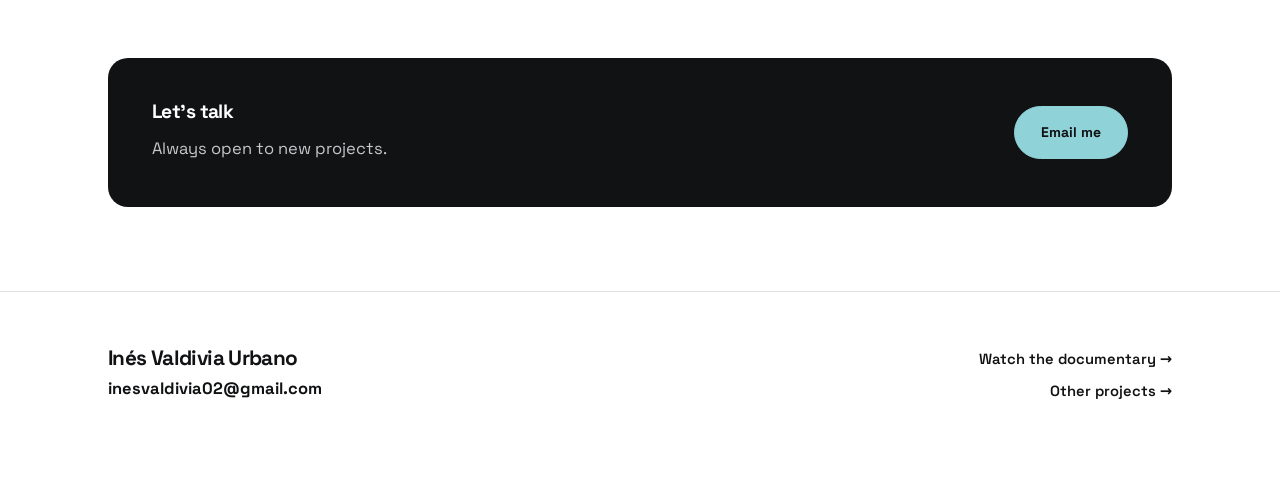
==== commit ce5e074d: "Tipografía Space Grotesk alojada en la web, sin cursiva en el nombre; ajuste de la frase de presenta" ====
--- a/en/index.html
+++ b/en/index.html
@@ -5,9 +5,6 @@
 <meta name="viewport" content="width=device-width, initial-scale=1.0">
 <title>Inés Valdivia - Audiovisual production and editing</title>
 <meta name="description" content="Inés Valdivia - audiovisual communication, directing, editing and production of documentaries and socially focused content.">
-<link rel="preconnect" href="https://fonts.googleapis.com">
-<link rel="preconnect" href="https://fonts.gstatic.com" crossorigin>
-<link href="https://fonts.googleapis.com/css2?family=Instrument+Sans:ital,wght@0,400..700;1,400..700&family=Fraunces:ital,opsz,wght@0,9..144,400;0,9..144,500;0,9..144,600;1,9..144,500&display=swap" rel="stylesheet">
 <link rel="stylesheet" href="../assets/style.css">
 </head>
 <body class="home">
@@ -64,7 +61,7 @@
   <div class="wrap">
     <div class="section-head">
       <h2 class="kicker">About me</h2>
-      <p class="prose-lead">Focused on audiovisual storytelling, technology and music. Coming from engineering, as well as editing and producing, I build custom tools to organise and speed up the work when a project needs it.</p>
+      <p class="prose-lead">Focused on audiovisual storytelling, technology and music. Coming from engineering, as well as editing and producing, I build custom tools to organise and speed up the work when a project requires it.</p>
     </div>
     <ul class="fit-list">
       <li>
--- a/assets/style.css
+++ b/assets/style.css
@@ -1,3 +1,11 @@
+/* ---------- Fuentes (alojadas en la web) ---------- */
+@font-face{font-family:'Space Grotesk';font-style:normal;font-weight:300 700;font-display:swap;src:url(fonts/space-grotesk-latin-ext-wght-normal.woff2) format('woff2');unicode-range:U+0100-02BA,U+02BD-02C5,U+02C7-02CC,U+02CE-02D7,U+02DD-02FF,U+0304,U+0308,U+0329,U+1D00-1DBF,U+1E00-1E9F,U+1EF2-1EFF,U+2020,U+20A0-20AB,U+20AD-20C0,U+2113,U+2C60-2C7F,U+A720-A7FF;}
+@font-face{font-family:'Space Grotesk';font-style:normal;font-weight:300 700;font-display:swap;src:url(fonts/space-grotesk-latin-wght-normal.woff2) format('woff2');unicode-range:U+0000-00FF,U+0131,U+0152-0153,U+02BB-02BC,U+02C6,U+02DA,U+02DC,U+0304,U+0308,U+0329,U+2000-206F,U+20AC,U+2122,U+2191,U+2193,U+2212,U+2215,U+FEFF,U+FFFD;}
+@font-face{font-family:'Newsreader';font-style:normal;font-weight:200 800;font-display:swap;src:url(fonts/newsreader-latin-ext-wght-normal.woff2) format('woff2');unicode-range:U+0100-02BA,U+02BD-02C5,U+02C7-02CC,U+02CE-02D7,U+02DD-02FF,U+0304,U+0308,U+0329,U+1D00-1DBF,U+1E00-1E9F,U+1EF2-1EFF,U+2020,U+20A0-20AB,U+20AD-20C0,U+2113,U+2C60-2C7F,U+A720-A7FF;}
+@font-face{font-family:'Newsreader';font-style:normal;font-weight:200 800;font-display:swap;src:url(fonts/newsreader-latin-wght-normal.woff2) format('woff2');unicode-range:U+0000-00FF,U+0131,U+0152-0153,U+02BB-02BC,U+02C6,U+02DA,U+02DC,U+0304,U+0308,U+0329,U+2000-206F,U+20AC,U+2122,U+2191,U+2193,U+2212,U+2215,U+FEFF,U+FFFD;}
+@font-face{font-family:'Newsreader';font-style:italic;font-weight:200 800;font-display:swap;src:url(fonts/newsreader-latin-ext-wght-italic.woff2) format('woff2');unicode-range:U+0100-02BA,U+02BD-02C5,U+02C7-02CC,U+02CE-02D7,U+02DD-02FF,U+0304,U+0308,U+0329,U+1D00-1DBF,U+1E00-1E9F,U+1EF2-1EFF,U+2020,U+20A0-20AB,U+20AD-20C0,U+2113,U+2C60-2C7F,U+A720-A7FF;}
+@font-face{font-family:'Newsreader';font-style:italic;font-weight:200 800;font-display:swap;src:url(fonts/newsreader-latin-wght-italic.woff2) format('woff2');unicode-range:U+0000-00FF,U+0131,U+0152-0153,U+02BB-02BC,U+02C6,U+02DA,U+02DC,U+0304,U+0308,U+0329,U+2000-206F,U+20AC,U+2122,U+2191,U+2193,U+2212,U+2215,U+FEFF,U+FFFD;}
+
 /* ---------- Tokens ---------- */
 :root{
   --bg: #ffffff;
@@ -16,8 +24,8 @@
   --radius-lg: 20px;
   --radius-md: 14px;
   --ease: cubic-bezier(0.22, 1, 0.36, 1);
-  --font: 'Instrument Sans', system-ui, -apple-system, 'Segoe UI', sans-serif;
-  --font-serif: 'Fraunces', Georgia, serif;
+  --font: 'Space Grotesk', system-ui, -apple-system, 'Segoe UI', sans-serif;
+  --font-serif: 'Newsreader', Georgia, serif;
 }
 
 *{ box-sizing: border-box; }
@@ -544,7 +552,7 @@
   animation: kinetic-in 0.7s var(--ease) both;
 }
 .kinetic-word.accent-word{
-  font-family: var(--font-serif); font-style:italic; font-weight:500; color: var(--accent-dark);
+  color: var(--accent-dark);
 }
 .kinetic-line:nth-child(1) .kinetic-word:nth-child(1){ animation-delay: 0.05s; }
 .kinetic-line:nth-child(1) .kinetic-word:nth-child(2){ animation-delay: 0.14s; }
